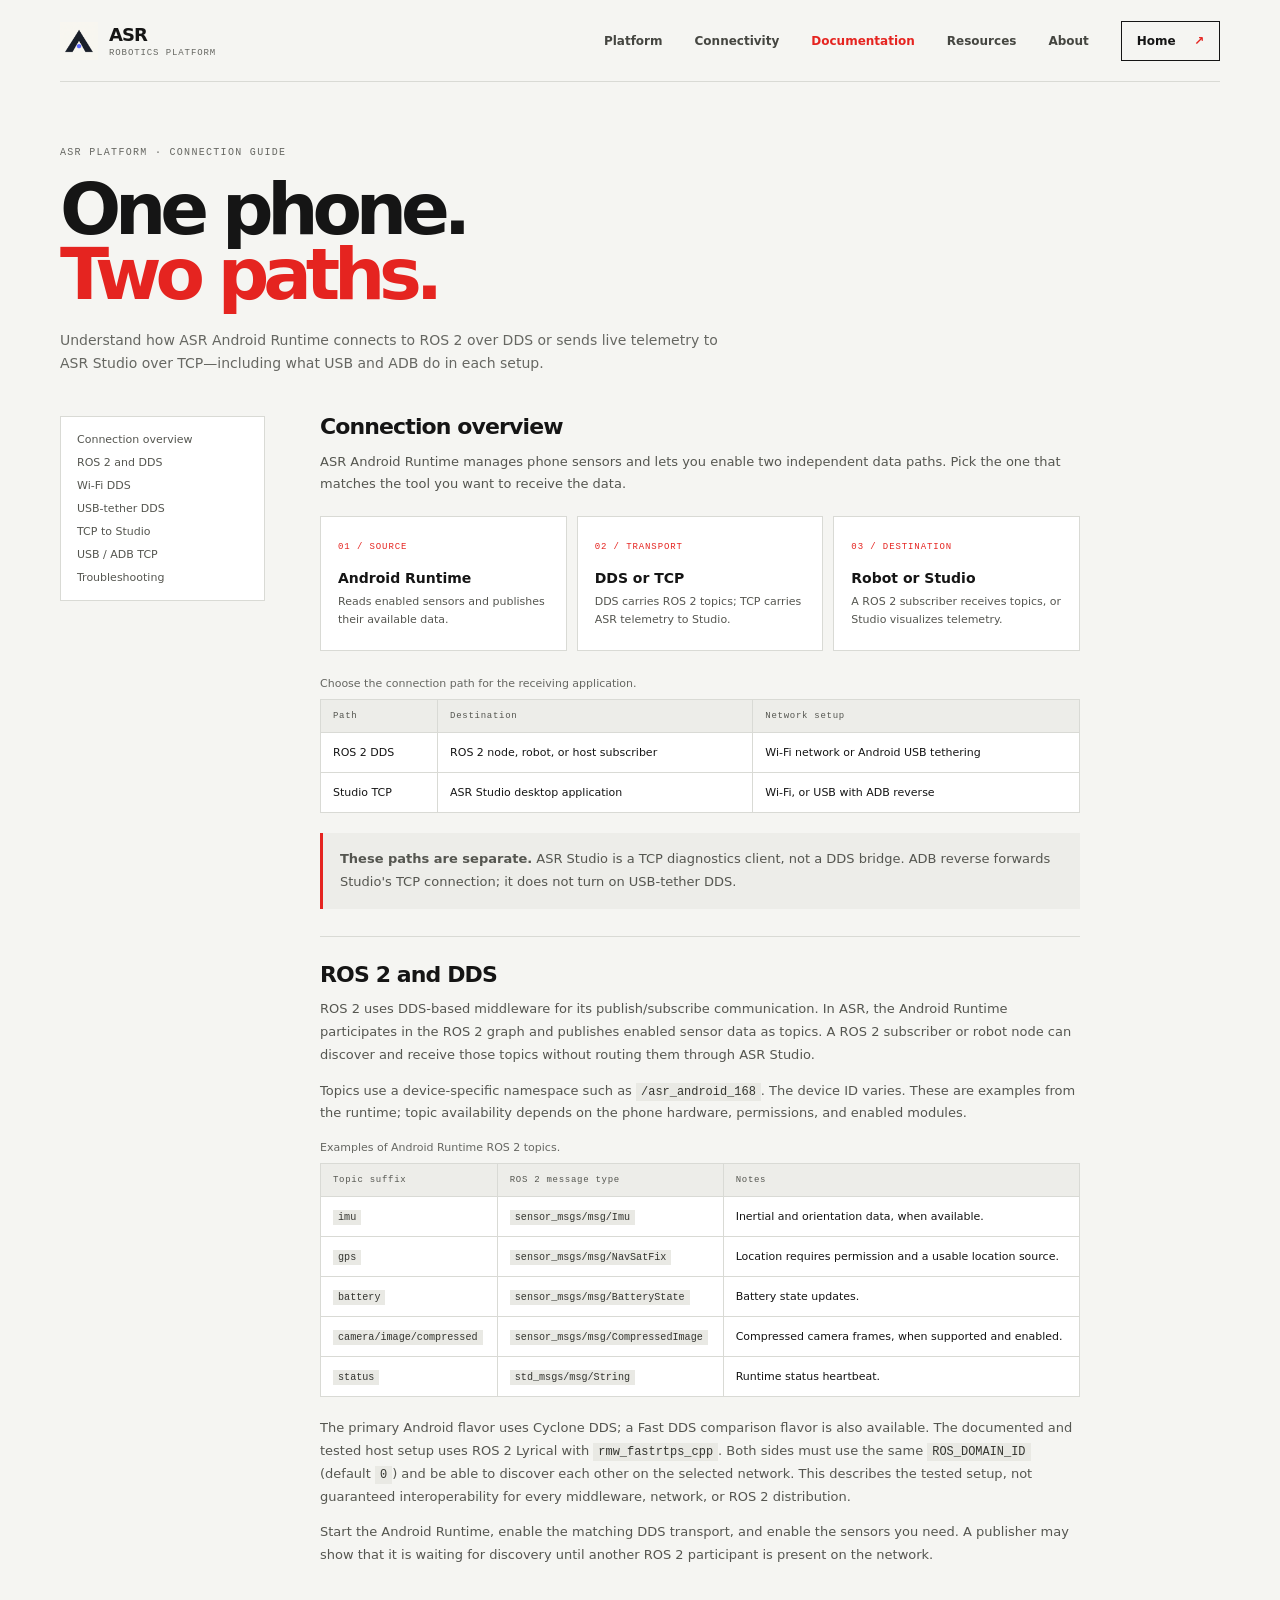
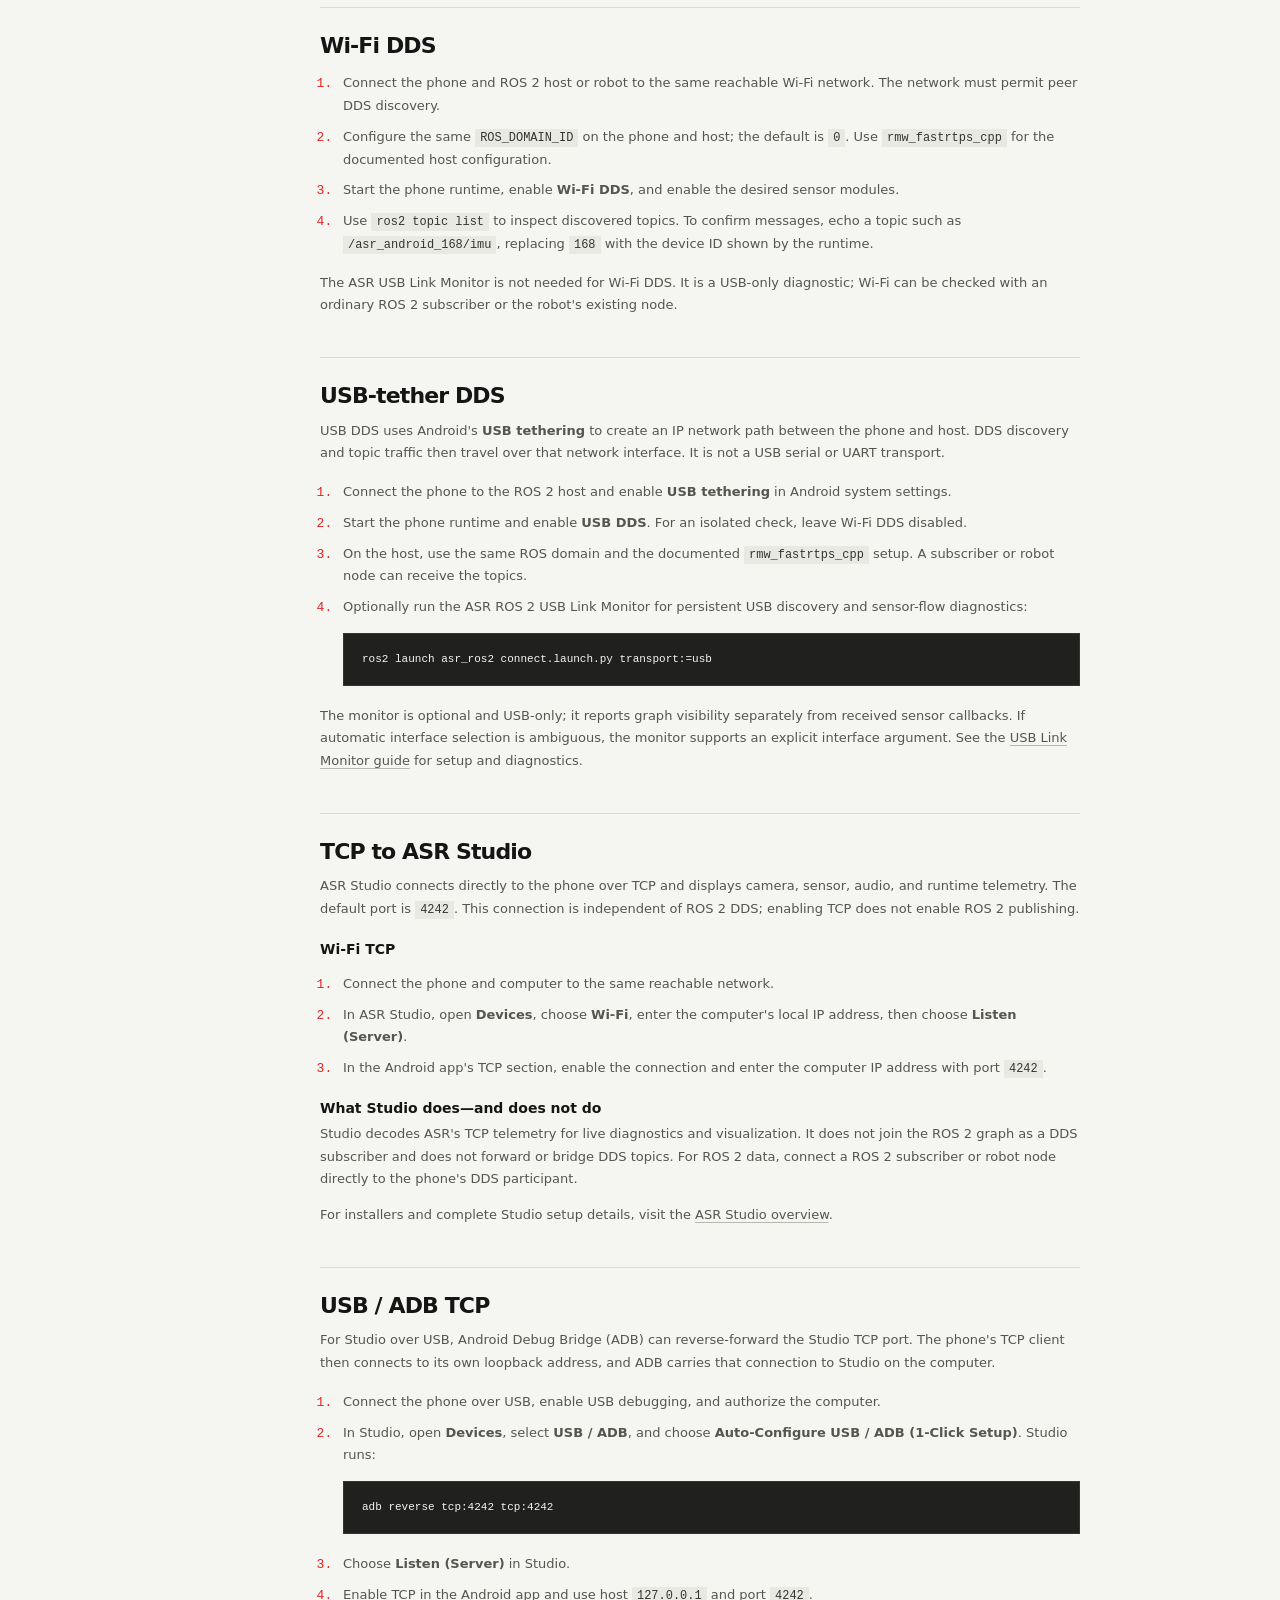
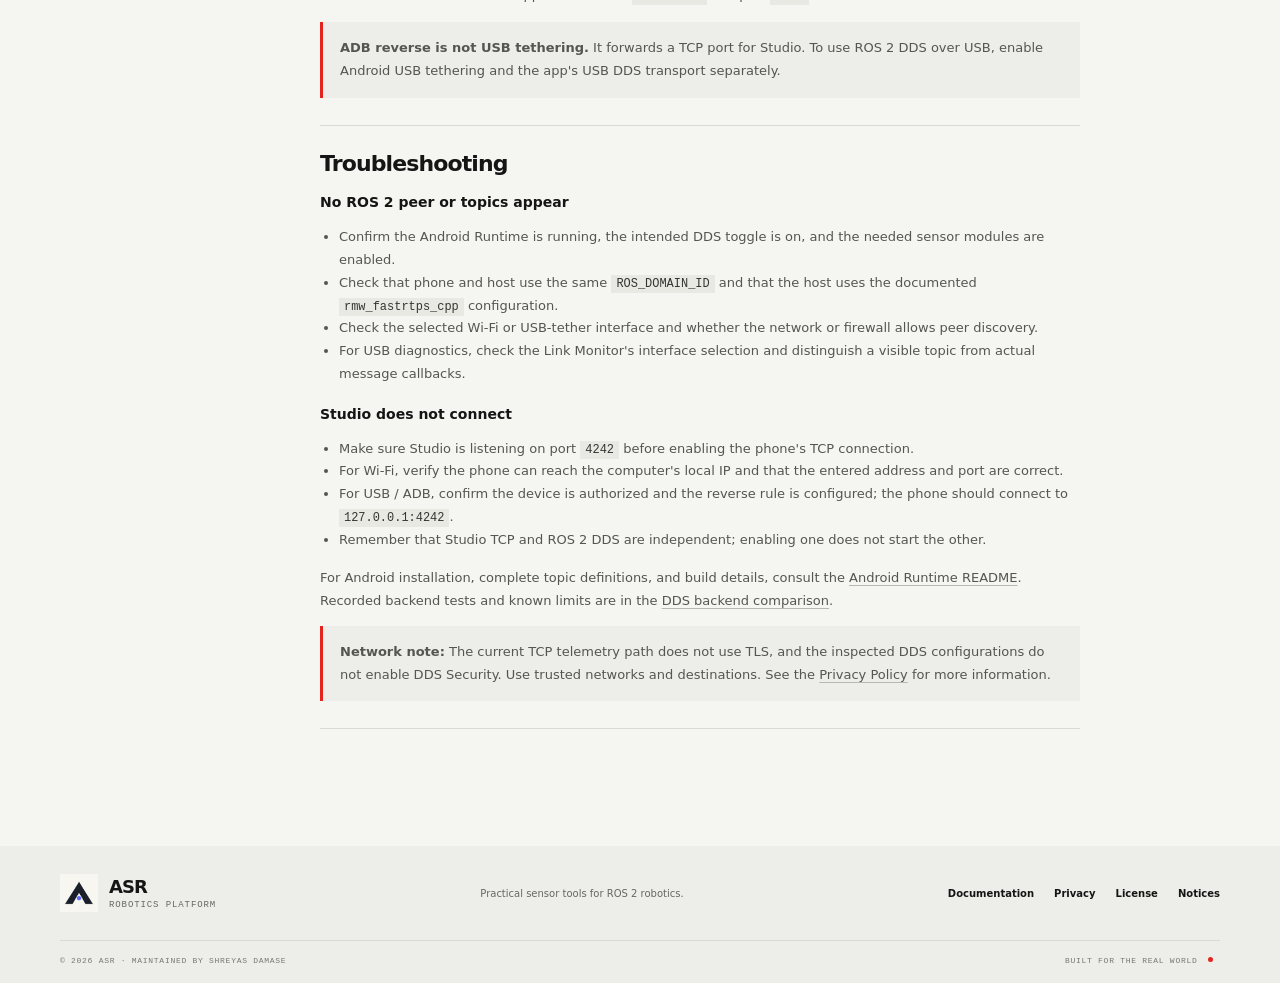
==== website/docs.html @ 7fef697b "feat(website): add ASR connection documentation Co-authored-by: Copilot <223556219+Copilot@users.nor" ====
<!doctype html>
<html lang="en">
<head>
  <meta charset="utf-8">
  <meta name="viewport" content="width=device-width, initial-scale=1">
  <meta name="theme-color" content="#f5f5f2">
  <meta name="description" content="ASR connection guide: understand ROS 2, DDS, TCP to ASR Studio, and USB / ADB forwarding.">
  <title>Documentation — ASR</title>
  <link rel="icon" type="image/png" sizes="512x512" href="assets/asr-app-icon.png">
  <link rel="stylesheet" href="styles.css">
</head>
<body>
  <header class="site-header wrap">
    <a class="brand" href="index.html" aria-label="ASR home"><img class="brand-icon" src="assets/asr-app-icon.png" alt=""><span>ASR <small>ROBOTICS PLATFORM</small></span></a>
    <button class="menu-toggle" type="button" aria-expanded="false" aria-controls="primary-nav"><span>MENU</span><i aria-hidden="true"></i></button>
    <nav id="primary-nav" aria-label="Main navigation">
      <a href="index.html#platform">Platform</a>
      <a href="index.html#connect">Connectivity</a>
      <a href="docs.html" aria-current="page">Documentation</a>
      <a href="index.html#resources">Resources</a>
      <a href="index.html#about">About</a>
      <a class="nav-cta" href="index.html">Home <span aria-hidden="true">↗</span></a>
    </nav>
  </header>

  <main class="legal-main wrap">
    <div class="legal-title">
      <p class="eyebrow">ASR PLATFORM · CONNECTION GUIDE</p>
      <h1>One phone.<br><em>Two paths.</em></h1>
      <p>Understand how ASR Android Runtime connects to ROS 2 over DDS or sends live telemetry to ASR Studio over TCP—including what USB and ADB do in each setup.</p>
    </div>

    <div class="legal-layout">
      <nav class="legal-nav" aria-label="Documentation contents">
        <a href="#architecture">Connection overview</a>
        <a href="#ros2-dds">ROS 2 and DDS</a>
        <a href="#wifi-dds">Wi-Fi DDS</a>
        <a href="#usb-dds">USB-tether DDS</a>
        <a href="#studio-tcp">TCP to Studio</a>
        <a href="#adb-tcp">USB / ADB TCP</a>
        <a href="#troubleshooting">Troubleshooting</a>
      </nav>

      <article class="legal-content docs-content">
        <section id="architecture">
          <h2>Connection overview</h2>
          <p>ASR Android Runtime manages phone sensors and lets you enable two independent data paths. Pick the one that matches the tool you want to receive the data.</p>
          <div class="docs-flow" role="group" aria-label="ASR connection flow">
            <article><span>01 / SOURCE</span><h3>Android Runtime</h3><p>Reads enabled sensors and publishes their available data.</p></article>
            <article><span>02 / TRANSPORT</span><h3>DDS or TCP</h3><p>DDS carries ROS 2 topics; TCP carries ASR telemetry to Studio.</p></article>
            <article><span>03 / DESTINATION</span><h3>Robot or Studio</h3><p>A ROS 2 subscriber receives topics, or Studio visualizes telemetry.</p></article>
          </div>
          <div class="docs-table-wrap">
            <table class="docs-table">
              <caption>Choose the connection path for the receiving application.</caption>
              <thead><tr><th scope="col">Path</th><th scope="col">Destination</th><th scope="col">Network setup</th></tr></thead>
              <tbody>
                <tr><td>ROS 2 DDS</td><td>ROS 2 node, robot, or host subscriber</td><td>Wi-Fi network or Android USB tethering</td></tr>
                <tr><td>Studio TCP</td><td>ASR Studio desktop application</td><td>Wi-Fi, or USB with ADB reverse</td></tr>
              </tbody>
            </table>
          </div>
          <div class="docs-callout"><p><strong>These paths are separate.</strong> ASR Studio is a TCP diagnostics client, not a DDS bridge. ADB reverse forwards Studio's TCP connection; it does not turn on USB-tether DDS.</p></div>
        </section>

        <section id="ros2-dds">
          <h2>ROS 2 and DDS</h2>
          <p>ROS 2 uses DDS-based middleware for its publish/subscribe communication. In ASR, the Android Runtime participates in the ROS 2 graph and publishes enabled sensor data as topics. A ROS 2 subscriber or robot node can discover and receive those topics without routing them through ASR Studio.</p>
          <p>Topics use a device-specific namespace such as <code>/asr_android_168</code>. The device ID varies. These are examples from the runtime; topic availability depends on the phone hardware, permissions, and enabled modules.</p>
          <div class="docs-table-wrap">
            <table class="docs-table">
              <caption>Examples of Android Runtime ROS 2 topics.</caption>
              <thead><tr><th scope="col">Topic suffix</th><th scope="col">ROS 2 message type</th><th scope="col">Notes</th></tr></thead>
              <tbody>
                <tr><td><code>imu</code></td><td><code>sensor_msgs/msg/Imu</code></td><td>Inertial and orientation data, when available.</td></tr>
                <tr><td><code>gps</code></td><td><code>sensor_msgs/msg/NavSatFix</code></td><td>Location requires permission and a usable location source.</td></tr>
                <tr><td><code>battery</code></td><td><code>sensor_msgs/msg/BatteryState</code></td><td>Battery state updates.</td></tr>
                <tr><td><code>camera/image/compressed</code></td><td><code>sensor_msgs/msg/CompressedImage</code></td><td>Compressed camera frames, when supported and enabled.</td></tr>
                <tr><td><code>status</code></td><td><code>std_msgs/msg/String</code></td><td>Runtime status heartbeat.</td></tr>
              </tbody>
            </table>
          </div>
          <p>The primary Android flavor uses Cyclone DDS; a Fast DDS comparison flavor is also available. The documented and tested host setup uses ROS 2 Lyrical with <code>rmw_fastrtps_cpp</code>. Both sides must use the same <code>ROS_DOMAIN_ID</code> (default <code>0</code>) and be able to discover each other on the selected network. This describes the tested setup, not guaranteed interoperability for every middleware, network, or ROS 2 distribution.</p>
          <p>Start the Android Runtime, enable the matching DDS transport, and enable the sensors you need. A publisher may show that it is waiting for discovery until another ROS 2 participant is present on the network.</p>
        </section>

        <section id="wifi-dds">
          <h2>Wi-Fi DDS</h2>
          <ol class="docs-steps">
            <li>Connect the phone and ROS 2 host or robot to the same reachable Wi-Fi network. The network must permit peer DDS discovery.</li>
            <li>Configure the same <code>ROS_DOMAIN_ID</code> on the phone and host; the default is <code>0</code>. Use <code>rmw_fastrtps_cpp</code> for the documented host configuration.</li>
            <li>Start the phone runtime, enable <strong>Wi-Fi DDS</strong>, and enable the desired sensor modules.</li>
            <li>Use <code>ros2 topic list</code> to inspect discovered topics. To confirm messages, echo a topic such as <code>/asr_android_168/imu</code>, replacing <code>168</code> with the device ID shown by the runtime.</li>
          </ol>
          <p>The ASR USB Link Monitor is not needed for Wi-Fi DDS. It is a USB-only diagnostic; Wi-Fi can be checked with an ordinary ROS 2 subscriber or the robot's existing node.</p>
        </section>

        <section id="usb-dds">
          <h2>USB-tether DDS</h2>
          <p>USB DDS uses Android's <strong>USB tethering</strong> to create an IP network path between the phone and host. DDS discovery and topic traffic then travel over that network interface. It is not a USB serial or UART transport.</p>
          <ol class="docs-steps">
            <li>Connect the phone to the ROS 2 host and enable <strong>USB tethering</strong> in Android system settings.</li>
            <li>Start the phone runtime and enable <strong>USB DDS</strong>. For an isolated check, leave Wi-Fi DDS disabled.</li>
            <li>On the host, use the same ROS domain and the documented <code>rmw_fastrtps_cpp</code> setup. A subscriber or robot node can receive the topics.</li>
            <li>Optionally run the ASR ROS 2 USB Link Monitor for persistent USB discovery and sensor-flow diagnostics:
              <pre class="docs-code"><code>ros2 launch asr_ros2 connect.launch.py transport:=usb</code></pre>
            </li>
          </ol>
          <p>The monitor is optional and USB-only; it reports graph visibility separately from received sensor callbacks. If automatic interface selection is ambiguous, the monitor supports an explicit interface argument. See the <a href="https://github.com/ShreyasDamase/asr-ros2-link-monitor#readme" target="_blank" rel="noopener noreferrer">USB Link Monitor guide</a> for setup and diagnostics.</p>
        </section>

        <section id="studio-tcp">
          <h2>TCP to ASR Studio</h2>
          <p>ASR Studio connects directly to the phone over TCP and displays camera, sensor, audio, and runtime telemetry. The default port is <code>4242</code>. This connection is independent of ROS 2 DDS; enabling TCP does not enable ROS 2 publishing.</p>

          <h3>Wi-Fi TCP</h3>
          <ol class="docs-steps">
            <li>Connect the phone and computer to the same reachable network.</li>
            <li>In ASR Studio, open <strong>Devices</strong>, choose <strong>Wi-Fi</strong>, enter the computer's local IP address, then choose <strong>Listen (Server)</strong>.</li>
            <li>In the Android app's TCP section, enable the connection and enter the computer IP address with port <code>4242</code>.</li>
          </ol>

          <h3>What Studio does—and does not do</h3>
          <p>Studio decodes ASR's TCP telemetry for live diagnostics and visualization. It does not join the ROS 2 graph as a DDS subscriber and does not forward or bridge DDS topics. For ROS 2 data, connect a ROS 2 subscriber or robot node directly to the phone's DDS participant.</p>
          <p>For installers and complete Studio setup details, visit the <a href="https://github.com/ShreyasDamase/Asrstudio#readme" target="_blank" rel="noopener noreferrer">ASR Studio overview</a>.</p>
        </section>

        <section id="adb-tcp">
          <h2>USB / ADB TCP</h2>
          <p>For Studio over USB, Android Debug Bridge (ADB) can reverse-forward the Studio TCP port. The phone's TCP client then connects to its own loopback address, and ADB carries that connection to Studio on the computer.</p>
          <ol class="docs-steps">
            <li>Connect the phone over USB, enable USB debugging, and authorize the computer.</li>
            <li>In Studio, open <strong>Devices</strong>, select <strong>USB / ADB</strong>, and choose <strong>Auto-Configure USB / ADB (1-Click Setup)</strong>. Studio runs:
              <pre class="docs-code"><code>adb reverse tcp:4242 tcp:4242</code></pre>
            </li>
            <li>Choose <strong>Listen (Server)</strong> in Studio.</li>
            <li>Enable TCP in the Android app and use host <code>127.0.0.1</code> and port <code>4242</code>.</li>
          </ol>
          <div class="docs-callout"><p><strong>ADB reverse is not USB tethering.</strong> It forwards a TCP port for Studio. To use ROS 2 DDS over USB, enable Android USB tethering and the app's USB DDS transport separately.</p></div>
        </section>

        <section id="troubleshooting">
          <h2>Troubleshooting</h2>
          <h3>No ROS 2 peer or topics appear</h3>
          <ul>
            <li>Confirm the Android Runtime is running, the intended DDS toggle is on, and the needed sensor modules are enabled.</li>
            <li>Check that phone and host use the same <code>ROS_DOMAIN_ID</code> and that the host uses the documented <code>rmw_fastrtps_cpp</code> configuration.</li>
            <li>Check the selected Wi-Fi or USB-tether interface and whether the network or firewall allows peer discovery.</li>
            <li>For USB diagnostics, check the Link Monitor's interface selection and distinguish a visible topic from actual message callbacks.</li>
          </ul>
          <h3>Studio does not connect</h3>
          <ul>
            <li>Make sure Studio is listening on port <code>4242</code> before enabling the phone's TCP connection.</li>
            <li>For Wi-Fi, verify the phone can reach the computer's local IP and that the entered address and port are correct.</li>
            <li>For USB / ADB, confirm the device is authorized and the reverse rule is configured; the phone should connect to <code>127.0.0.1:4242</code>.</li>
            <li>Remember that Studio TCP and ROS 2 DDS are independent; enabling one does not start the other.</li>
          </ul>
          <p>For Android installation, complete topic definitions, and build details, consult the <a href="https://github.com/ShreyasDamase/asr-android-runtime#readme" target="_blank" rel="noopener noreferrer">Android Runtime README</a>. Recorded backend tests and known limits are in the <a href="https://github.com/ShreyasDamase/asr-android-runtime/blob/main/docs/android-dds-backend-comparison.md" target="_blank" rel="noopener noreferrer">DDS backend comparison</a>.</p>
          <div class="docs-callout"><p><strong>Network note:</strong> The current TCP telemetry path does not use TLS, and the inspected DDS configurations do not enable DDS Security. Use trusted networks and destinations. See the <a href="privacy.html">Privacy Policy</a> for more information.</p></div>
        </section>
      </article>
    </div>
  </main>

  <footer class="site-footer">
    <div class="wrap footer-main">
      <a class="brand" href="index.html"><img class="brand-icon" src="assets/asr-app-icon.png" alt=""><span>ASR <small>ROBOTICS PLATFORM</small></span></a>
      <p>Practical sensor tools for ROS 2 robotics.</p>
      <div class="footer-links"><a href="docs.html">Documentation</a><a href="privacy.html">Privacy</a><a href="license.html">License</a><a href="notices.html">Notices</a></div>
    </div>
    <div class="wrap footer-bottom"><span>© 2026 ASR · MAINTAINED BY SHREYAS DAMASE</span><span>BUILT FOR THE REAL WORLD <i class="red-dot"></i></span></div>
  </footer>
  <script src="menu.js" defer></script>
</body>
</html>
---- website/styles.css ----
:root {
  color-scheme: light;
  --paper: #f5f5f2;
  --white: #fff;
  --ink: #151515;
  --muted: #666762;
  --line: #d9dad5;
  --red: #e52420;
  --soft: #ecece7;
  --mono: "SFMono-Regular", Consolas, "Liberation Mono", monospace;
  --sans: Inter, ui-sans-serif, system-ui, -apple-system, BlinkMacSystemFont, "Segoe UI", sans-serif;
}

* { box-sizing: border-box; }
html { scroll-behavior: smooth; }
body { margin: 0; color: var(--ink); background: var(--paper); font-family: var(--sans); -webkit-font-smoothing: antialiased; }
a { color: inherit; text-decoration: none; }
a:focus-visible { outline: 2px solid var(--red); outline-offset: 4px; }
.wrap { width: min(1160px, calc(100% - 48px)); margin-inline: auto; }
.site-header { position: relative; min-height: 82px; display: flex; align-items: center; justify-content: space-between; border-bottom: 1px solid var(--line); }
.brand { display: inline-flex; align-items: center; gap: 11px; font-size: 18px; font-weight: 800; letter-spacing: -.05em; }
.brand small { display: block; margin-top: 3px; font: 9px var(--mono); letter-spacing: .1em; color: var(--muted); }
.brand-icon { width: 38px; height: 38px; display: block; object-fit: contain; }
.site-header nav { display: flex; align-items: center; gap: 32px; font-size: 12px; font-weight: 600; }
.site-header nav a:not(.nav-cta) { color: #454641; }
.site-header nav a[aria-current="page"] { color: var(--red); }
.site-header nav .nav-support span { color: var(--red); }
.menu-toggle { display: none; }
.site-header nav a:hover, .footer-links a:hover, .text-link:hover { color: var(--red); }
.nav-cta { padding: 12px 15px; border: 1px solid var(--ink); }
.nav-cta span, .button span { margin-left: 14px; color: var(--red); }
.hero { min-height: 590px; display: grid; grid-template-columns: 1fr .92fr; align-items: center; gap: 42px; padding-block: 56px 70px; }
.eyebrow { margin: 0 0 19px; color: var(--muted); font: 10px var(--mono); letter-spacing: .13em; }
.live-dot, .red-dot { display: inline-block; width: 7px; height: 7px; margin-right: 7px; border-radius: 50%; background: var(--red); vertical-align: 1px; }
h1, h2, h3, p { margin-top: 0; }
h1 { margin-bottom: 22px; font-size: clamp(56px, 7.2vw, 91px); line-height: .9; letter-spacing: -.085em; font-weight: 730; }
h1 em { color: var(--red); font-style: normal; }
.hero-lede { max-width: 435px; margin-bottom: 27px; color: #555650; font-size: 16px; line-height: 1.65; }
.hero-actions { display: flex; align-items: center; gap: 23px; flex-wrap: wrap; }
.button { min-height: 48px; display: inline-flex; align-items: center; padding: 0 17px; font-size: 12px; font-weight: 650; }
.button-dark { color: white; background: var(--ink); }
.button-dark:hover { background: #30312d; }
.button-outline { border: 1px solid var(--line); color: var(--ink); background: transparent; }
.button-outline:hover { border-color: var(--ink); }
.text-link { font-size: 12px; font-weight: 650; }
.text-link span { margin-left: 7px; color: var(--red); }
.hero-meta { display: flex; gap: 19px; margin-top: 48px; color: #6e6f68; font: 9px var(--mono); letter-spacing: .11em; }
.hero-meta span + span::before { content: "/"; padding-right: 19px; color: #b2b3ad; }
.hero-visual { position: relative; min-height: 430px; display: grid; place-items: center; overflow: hidden; background: #e8e8e3; }
.visual-grid { position: absolute; inset: 0; opacity: .4; background-image: radial-gradient(#989991 1px, transparent 1px); background-size: 14px 14px; mask-image: linear-gradient(130deg, #000 0%, transparent 70%); }
.phone-card { position: relative; z-index: 1; width: min(280px, 70%); padding: 20px 18px 15px; background: var(--white); box-shadow: 15px 19px 0 rgb(21 21 21 / 9%); transform: rotate(-3deg); }
.phone-head, .phone-footer { display: flex; justify-content: space-between; align-items: center; font: 8px var(--mono); letter-spacing: .08em; }
.phone-head { padding-bottom: 15px; border-bottom: 1px solid var(--line); }
.runtime-state { color: #5c6258; }
.runtime-state i { display: inline-block; width: 5px; height: 5px; margin-right: 3px; border-radius: 50%; background: #50a668; }
.phone-time { margin: 21px 0 5px; font: 58px/.95 var(--mono); letter-spacing: -.12em; }
.phone-time span { color: var(--red); }
.dot-rule { height: 8px; margin: 17px 0 18px; background: repeating-linear-gradient(90deg, #20211e 0 7px, transparent 7px 10px); }
.phone-sub { margin-bottom: 8px; color: var(--muted); font: 8px var(--mono); letter-spacing: .12em; }
.sensor-line { min-height: 37px; display: flex; align-items: center; justify-content: space-between; border-bottom: 1px solid #ebebe8; font: 9px var(--mono); letter-spacing: .07em; }
.sensor-icon { display: inline-block; width: 20px; color: var(--red); font: 15px var(--sans); }
.sensor-on, .sensor-off { font-size: 8px; }
.sensor-on { color: #428954; }.sensor-off { color: #888981; }
.phone-footer { margin-top: 15px; color: #6f706a; font-size: 7px; }
.phone-footer .red-dot { width: 5px; height: 5px; margin-left: 4px; margin-right: 0; }
.visual-label, .visual-caption { position: absolute; z-index: 2; display: flex; justify-content: space-between; color: #6b6c66; font: 8px var(--mono); letter-spacing: .1em; }
.label-top { top: 22px; left: 22px; right: 22px; }.label-top span { color: var(--red); }
.visual-caption { left: 22px; right: 22px; bottom: 20px; }
.orbit { position: absolute; width: 315px; height: 315px; border: 1px solid rgb(21 21 21 / 10%); border-radius: 50%; }
.orbit-one { transform: scaleX(1.48) rotate(34deg); }.orbit-two { transform: scaleX(1.48) rotate(-34deg); }
.ticker { overflow: hidden; color: white; background: var(--ink); }
.ticker-inner { width: min(1160px, calc(100% - 48px)); min-height: 55px; display: flex; align-items: center; justify-content: space-between; gap: 18px; margin: auto; white-space: nowrap; font: 9px var(--mono); letter-spacing: .14em; }
.ticker-inner b { color: var(--red); font-size: 15px; }
.section { padding-block: 100px 108px; }
.section-heading { display: flex; align-items: end; justify-content: space-between; gap: 38px; margin-bottom: 42px; }
.section-heading .eyebrow { margin-bottom: 17px; }
h2 { margin: 0; font-size: clamp(38px, 5vw, 59px); line-height: .98; letter-spacing: -.07em; }
h2 span { color: #85867f; }
.section-intro { width: min(360px, 42%); margin: 0 0 3px; color: var(--muted); font-size: 14px; line-height: 1.65; }
.feature-grid { display: grid; grid-template-columns: repeat(3, 1fr); gap: 13px; }
.feature-card { min-height: 295px; display: flex; flex-direction: column; align-items: flex-start; padding: 22px; border: 1px solid var(--line); background: var(--white); }
.feature-card:hover { border-color: #a4a59e; transform: translateY(-2px); transition: transform .18s ease, border-color .18s ease; }
.card-index { align-self: flex-end; color: #888981; font: 8px var(--mono); letter-spacing: .08em; }
.feature-glyph { width: 55px; height: 55px; display: grid; place-items: center; margin: 18px 0 23px; color: var(--red); background: var(--soft); font: 28px var(--mono); }
.glyph-camera { position: relative; }.glyph-camera i { width: 26px; height: 20px; border: 2px solid var(--ink); }.glyph-camera::before { content: ""; position: absolute; width: 8px; height: 8px; border: 2px solid var(--ink); border-radius: 50%; z-index: 1; }
.glyph-studio { color: var(--ink); }.glyph-ros { color: var(--red); }
.feature-card h3 { margin-bottom: 9px; font-size: 17px; letter-spacing: -.04em; }
.feature-card p { max-width: 285px; margin-bottom: 20px; color: var(--muted); font-size: 12px; line-height: 1.6; }
.feature-card a { margin-top: auto; font-size: 10px; font-weight: 700; }.feature-card a + a { margin-top: 9px; }.feature-card a span { margin-left: 6px; color: var(--red); }
.connect-section { padding-block: 92px 85px; background: #e9e9e4; }
.connect-wrap .section-heading { margin-bottom: 37px; }
.transport-grid { display: grid; grid-template-columns: 1fr 1fr; gap: 13px; }
.transport-card { min-height: 230px; padding: 23px 25px 17px; background: var(--paper); }
.transport-top, .transport-foot { display: flex; align-items: center; justify-content: space-between; }
.transport-tag, .transport-number { color: var(--muted); font: 8px var(--mono); letter-spacing: .12em; }
.transport-number { color: var(--red); }
.transport-card h3 { margin: 22px 0 8px; font: 36px var(--mono); letter-spacing: -.09em; }
.transport-card p { max-width: 430px; min-height: 40px; margin-bottom: 20px; color: var(--muted); font-size: 12px; line-height: 1.6; }
.transport-foot { justify-content: flex-start; gap: 8px; border-top: 1px solid var(--line); padding-top: 13px; }
.transport-foot span:not(.transport-mark) { padding: 6px 8px; border: 1px solid var(--line); font: 8px var(--mono); letter-spacing: .08em; }
.transport-mark { margin-left: auto; color: var(--red); font-size: 19px; }
.small-note { margin: 18px 0 0; color: var(--muted); font-size: 10px; }.small-note .red-dot { width: 5px; height: 5px; }
.steps-section { padding-block: 100px 110px; }
.steps-section .section-heading { align-items: end; }
.steps-grid { display: grid; grid-template-columns: repeat(3, 1fr); border-top: 1px solid var(--line); }
.steps-grid article { padding: 20px 22px 0 0; }.steps-grid article + article { padding-left: 21px; border-left: 1px solid var(--line); }
.steps-grid article > span { color: var(--red); font: 10px var(--mono); }
.steps-grid h3 { margin: 26px 0 8px; font-size: 16px; }.steps-grid p { max-width: 270px; margin: 0; color: var(--muted); font-size: 12px; line-height: 1.6; }
.about-section { padding-block: 78px 84px; background: #e9e9e4; }
.about-inner { display: grid; grid-template-columns: 1fr .78fr; align-items: start; gap: 55px; }
.about-inner h2 { font-size: clamp(38px, 4.5vw, 54px); }
.about-copy { padding-top: 5px; }
.about-copy p { color: #555650; font-size: 14px; line-height: 1.75; }
.about-copy p strong { color: var(--ink); }
.about-copy .text-link { display: inline-block; margin-top: 5px; }
.support-section { padding-block: 70px; }
.support-card { min-height: 310px; display: flex; align-items: center; justify-content: space-between; gap: 35px; padding: 36px 42px; color: #fff; background: var(--ink); }
.support-copy { max-width: 540px; }
.support-copy .eyebrow { color: #b8b8b2; }
.support-copy h2 { margin-bottom: 16px; font-size: clamp(38px, 4.4vw, 54px); }
.support-copy h2 span { color: #aaa; }
.support-copy > p:not(.eyebrow) { max-width: 465px; margin-bottom: 24px; color: #c3c3bd; font-size: 13px; line-height: 1.7; }
.support-copy .button-dark { color: var(--ink); background: #fff; }
.support-copy .button-dark:hover { background: #e9e9e4; }
.support-mark { width: 190px; height: 190px; flex: 0 0 190px; display: grid; grid-template-columns: repeat(3, 12px); grid-template-rows: repeat(4, 12px); place-content: center; gap: 9px; border: 1px solid #42433e; color: #fff; font: 14px var(--mono); }
.support-mark span { grid-column: 1 / -1; align-self: end; margin-bottom: 8px; color: #aaa; letter-spacing: .18em; text-align: center; }
.support-mark i { width: 8px; height: 8px; border-radius: 50%; background: #e52420; }
.resource-band { padding-block: 57px; color: white; background: var(--ink); }
.resource-inner { display: flex; align-items: center; justify-content: space-between; gap: 50px; }
.resource-band .eyebrow { color: #aaa; }.resource-band h2 { font-size: clamp(31px, 4vw, 44px); }.resource-band h2 span { color: #999a94; }
.resource-actions { width: min(390px, 43%); display: grid; grid-template-columns: 1fr 1fr; gap: 0 26px; }
.resource-actions a { display: flex; justify-content: space-between; padding: 14px 0; border-bottom: 1px solid #40413c; font-size: 10px; }.resource-actions a span { color: var(--red); }
.site-footer { padding-block: 28px 18px; background: #ededE9; }
.footer-main { display: flex; align-items: center; justify-content: space-between; gap: 24px; padding-bottom: 28px; }
.footer-main > p { margin: 0; color: var(--muted); font-size: 10px; }
.footer-links { display: flex; gap: 20px; font-size: 10px; font-weight: 600; }
.footer-bottom { display: flex; justify-content: space-between; padding-top: 15px; border-top: 1px solid var(--line); color: #777871; font: 8px var(--mono); letter-spacing: .09em; }.footer-bottom .red-dot { width: 5px; height: 5px; margin-left: 5px; }

/* Legal pages */
.legal-main { min-height: 72vh; padding-block: 65px 90px; }
.legal-title { max-width: 760px; margin-bottom: 40px; }.legal-title h1 { font-size: clamp(46px, 6vw, 72px); }.legal-title > p:last-child { max-width: 660px; color: var(--muted); font-size: 14px; line-height: 1.7; }
.legal-layout { display: grid; grid-template-columns: 205px minmax(0, 760px); gap: 55px; }
.legal-nav { position: sticky; top: 20px; align-self: start; display: grid; gap: 10px; padding: 16px; border: 1px solid var(--line); background: var(--white); }
.legal-nav a { color: #555650; font-size: 11px; }.legal-nav a:hover { color: var(--red); }
.legal-content section { padding: 0 0 27px; margin-bottom: 27px; border-bottom: 1px solid var(--line); scroll-margin-top: 24px; }
.legal-content h2 { margin: 0 0 13px; font-size: 22px; letter-spacing: -.04em; }
.legal-content h3 { margin: 20px 0 7px; font-size: 14px; }
.legal-content p, .legal-content li { color: #555650; font-size: 13px; line-height: 1.75; }
.legal-content ul { padding-left: 19px; }.legal-content a { text-decoration: underline; text-decoration-color: #b7b8b1; text-underline-offset: 3px; }.effective { color: var(--muted); font: 10px var(--mono); }
.license-block { overflow-wrap: anywhere; padding: 20px; border: 1px solid var(--line); background: var(--white); color: #40413c; font: 12px/1.8 var(--mono); white-space: pre-wrap; }
.notice-item { padding: 17px 0; border-top: 1px solid var(--line); }.notice-item strong { font-size: 13px; }.notice-item p { margin: 7px 0 0; }
.docs-flow { display: grid; grid-template-columns: repeat(3, 1fr); gap: 10px; margin: 20px 0 26px; }
.docs-flow article { min-height: 135px; padding: 17px; border: 1px solid var(--line); background: var(--white); }
.docs-flow article > span { color: var(--red); font: 9px var(--mono); letter-spacing: .1em; }
.docs-flow h3 { margin: 17px 0 7px; font-size: 14px; }
.docs-flow p { margin: 0; font-size: 11px; line-height: 1.6; }
.docs-code { overflow-x: auto; margin: 14px 0 19px; padding: 16px 18px; border: 1px solid #343530; color: #f5f5f2; background: #20211e; font: 11px/1.7 var(--mono); }
.docs-code code { font: inherit; }
.docs-content :not(pre) > code { padding: 2px 5px; color: #343530; background: #e9e9e4; font: .92em var(--mono); }
.docs-table-wrap { overflow-x: auto; margin: 16px 0 20px; }
.docs-table { width: 100%; min-width: 520px; border-collapse: collapse; background: var(--white); text-align: left; }
.docs-table caption { padding: 0 0 9px; color: var(--muted); font-size: 11px; text-align: left; }
.docs-table th, .docs-table td { padding: 11px 12px; border: 1px solid var(--line); font-size: 11px; line-height: 1.55; vertical-align: top; }
.docs-table th { color: #555650; background: #ededE9; font: 9px var(--mono); letter-spacing: .08em; }
.docs-callout { padding: 15px 17px; border-left: 3px solid var(--red); background: #ededE9; }
.docs-callout p:last-child { margin-bottom: 0; }
.docs-content .docs-steps { padding-left: 20px; }
.docs-content .docs-steps li { padding-left: 3px; margin-bottom: 8px; }
.docs-content .docs-steps li::marker { color: var(--red); font-family: var(--mono); }
.docs-content .docs-link-list { display: grid; gap: 9px; padding-left: 0; list-style: none; }
.docs-content .docs-link-list a { font-weight: 650; }

@media (max-width: 800px) {
  .wrap { width: min(100% - 36px, 620px); }
  .site-header { min-height: 72px; }
  .menu-toggle { min-height: 40px; display: inline-flex; align-items: center; gap: 10px; padding: 0 12px; border: 1px solid var(--line); color: var(--ink); background: transparent; font: 9px var(--mono); letter-spacing: .08em; cursor: pointer; }
  .menu-toggle i, .menu-toggle i::after { width: 14px; height: 1px; display: block; background: var(--ink); content: ""; }
  .menu-toggle i::after { transform: translateY(4px); }
  .site-header nav { position: absolute; z-index: 5; top: calc(100% - 1px); left: 0; right: 0; display: none; align-items: stretch; gap: 0; padding: 8px 14px 14px; border: 1px solid var(--line); background: var(--paper); box-shadow: 0 12px 20px rgb(21 21 21 / 8%); }
  .site-header.nav-open nav { display: grid; }
  .site-header nav a, .site-header nav a:not(.nav-cta) { display: block; padding: 13px 4px; border-bottom: 1px solid var(--line); }
  .site-header nav .nav-cta { margin-top: 10px; padding: 12px; text-align: center; }
  .hero { grid-template-columns: 1fr; gap: 32px; padding-block: 56px 48px; }.hero-visual { min-height: 380px; }
  .ticker-inner { width: calc(100% - 36px); overflow: hidden; justify-content: flex-start; gap: 17px; }
  .section { padding-block: 75px; }.section-heading { align-items: flex-start; flex-direction: column; gap: 18px; }.section-intro { width: min(100%, 500px); }
  .feature-grid { grid-template-columns: 1fr; }.feature-card { min-height: 245px; }.feature-glyph { margin-block: 10px 17px; }
  .transport-grid { grid-template-columns: 1fr; }.transport-card { min-height: 215px; }
  .steps-grid { grid-template-columns: 1fr; }.steps-grid article, .steps-grid article + article { padding: 18px 0; border-left: 0; }.steps-grid h3 { margin-top: 13px; }
  .about-inner { grid-template-columns: 1fr; gap: 23px; }
  .support-card { min-height: 0; align-items: flex-start; padding: 28px 23px; }
  .support-mark { display: none; }
  .resource-inner { align-items: flex-start; flex-direction: column; gap: 26px; }.resource-actions { width: 100%; }
  .footer-main { align-items: flex-start; flex-wrap: wrap; }.footer-main > p { order: 3; width: 100%; }.footer-links { gap: 14px; }
  .legal-layout { grid-template-columns: 1fr; gap: 25px; }.legal-nav { position: static; grid-template-columns: repeat(2, 1fr); }
  .docs-flow { grid-template-columns: 1fr; }.docs-flow article { min-height: 0; }.docs-flow h3 { margin-top: 10px; }
}
@media (max-width: 430px) {
  .wrap { width: calc(100% - 30px); }.brand { font-size: 16px; }.nav-cta { padding: 10px 11px; font-size: 10px; }
  h1 { font-size: 60px; }.hero-visual { min-height: 340px; }.phone-card { width: 245px; }
  .hero-actions { align-items: flex-start; flex-direction: column; gap: 17px; }.hero-meta { gap: 11px; }.hero-meta span + span::before { padding-right: 11px; }
  .footer-bottom { gap: 12px; flex-direction: column; }.footer-links { flex-wrap: wrap; }
}
@media (prefers-reduced-motion: reduce) { html { scroll-behavior: auto; } *, *::before, *::after { transition-duration: .01ms !important; animation-duration: .01ms !important; } }
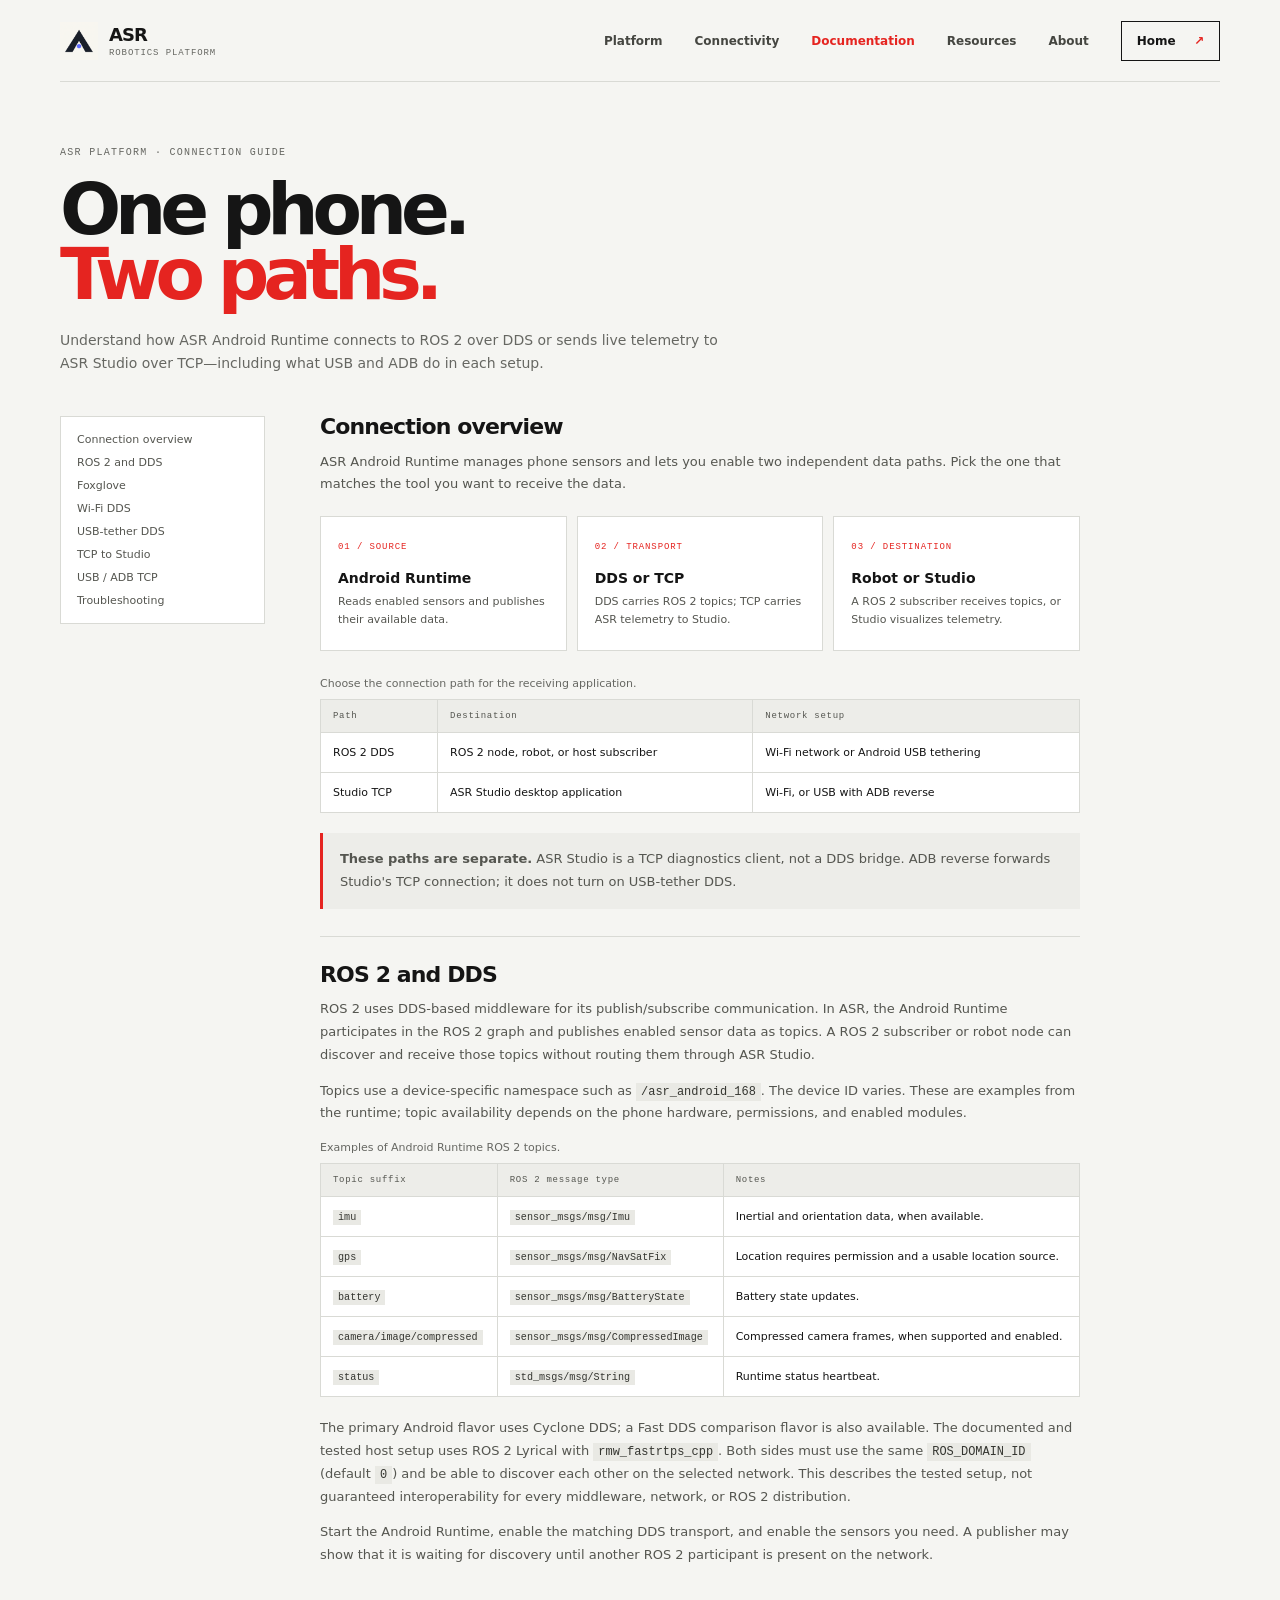
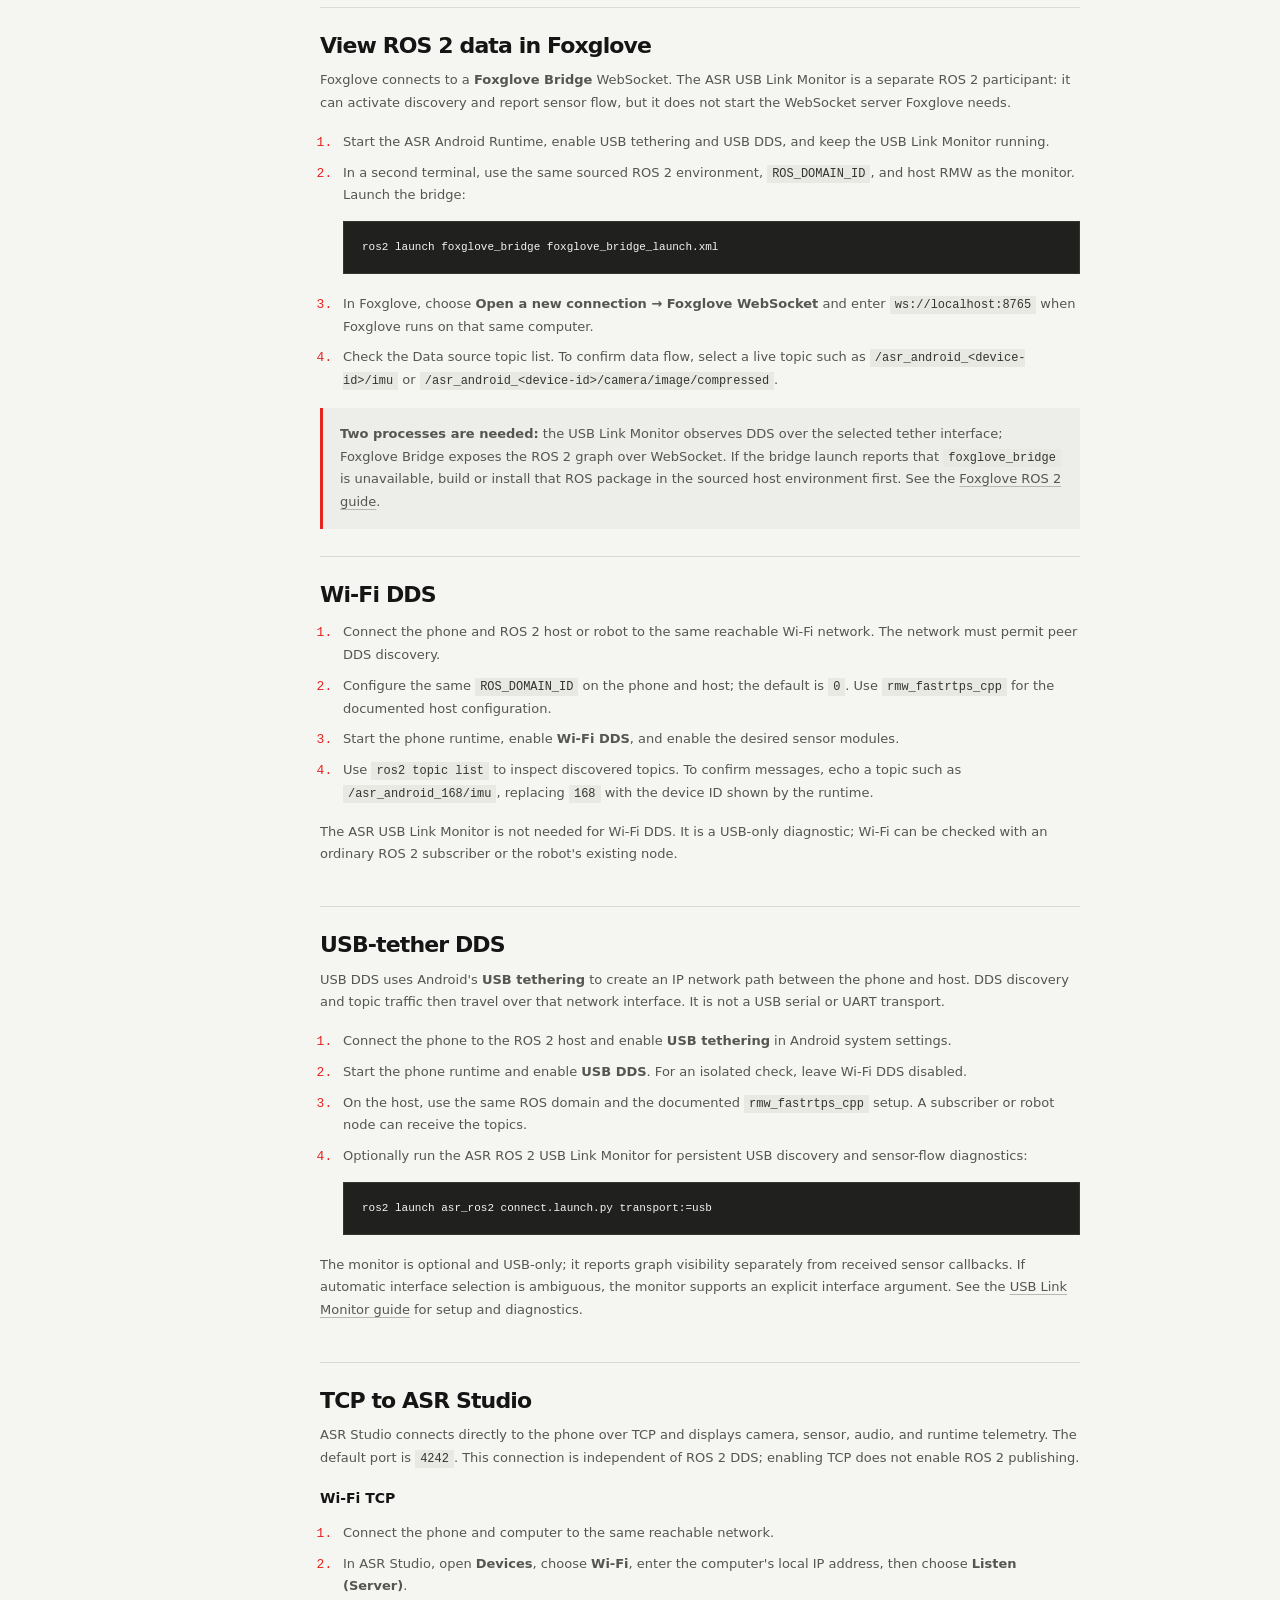
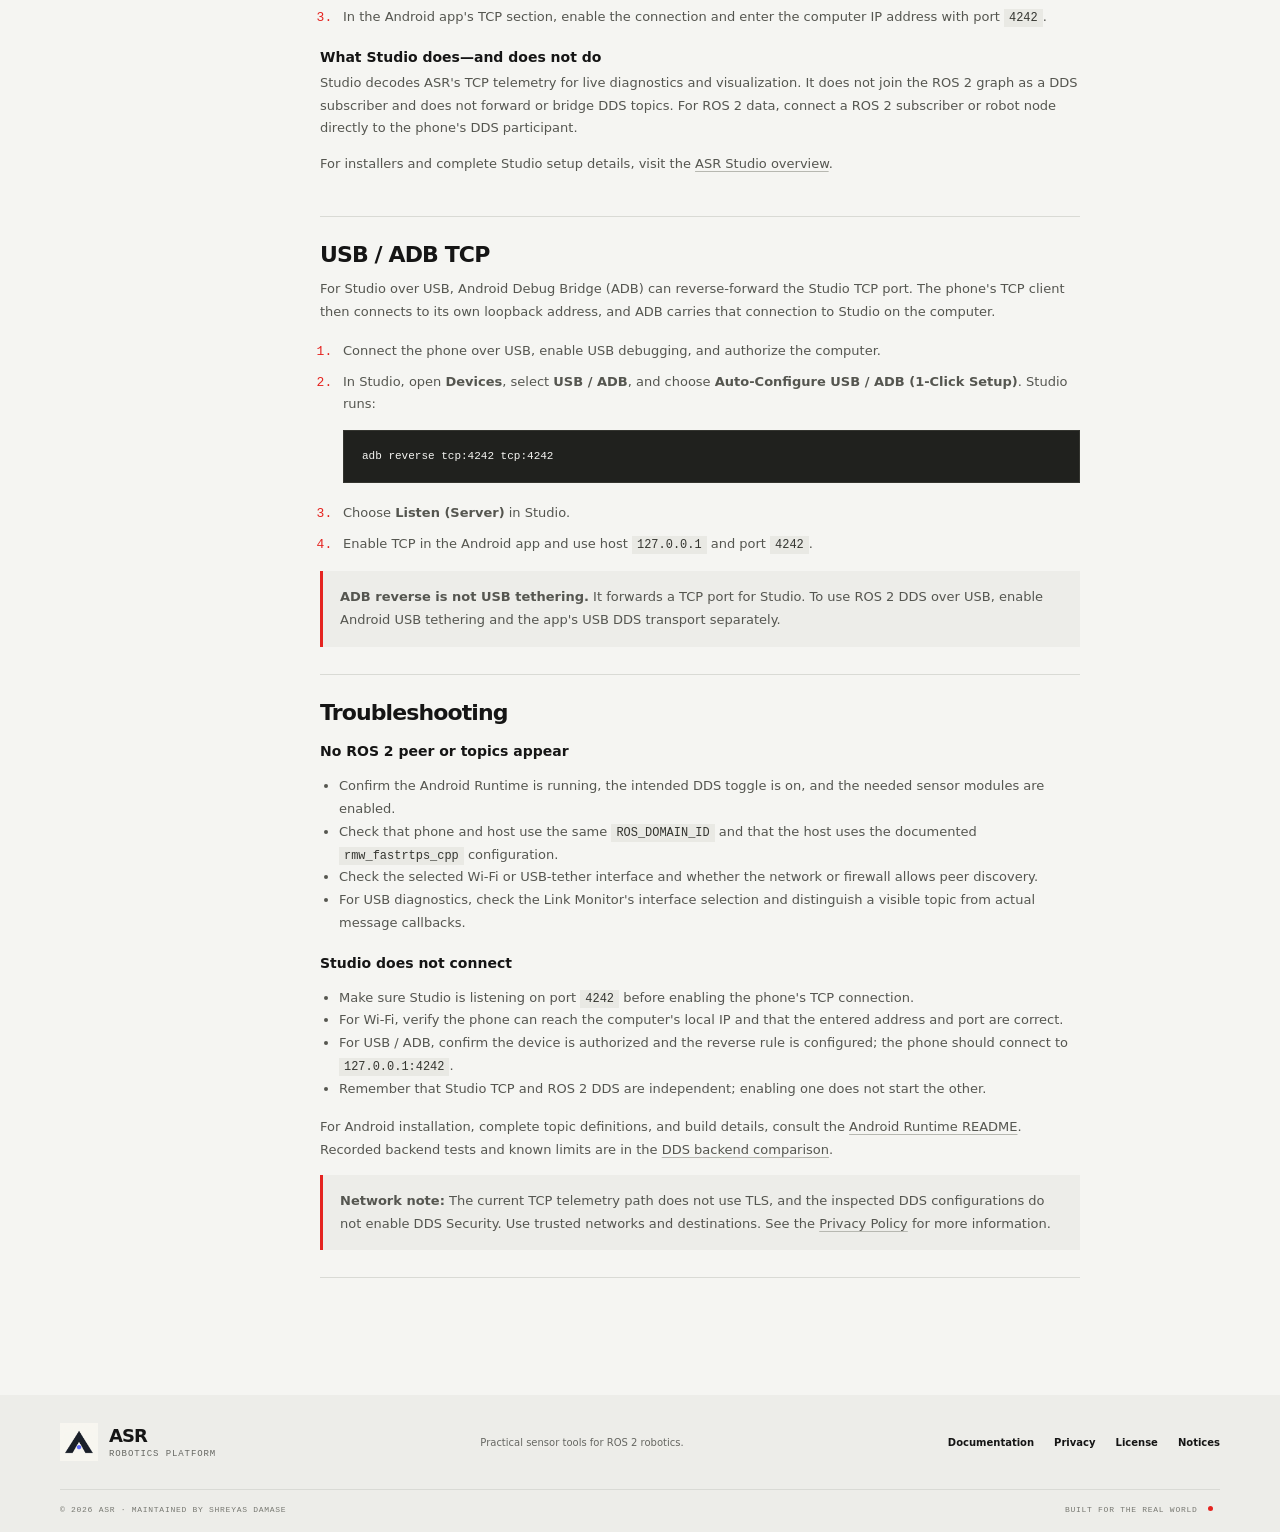
==== commit 77a3abb8: "Fix dark-mode button pressed states" ====
--- a/website/docs.html
+++ b/website/docs.html
@@ -34,6 +34,7 @@
       <nav class="legal-nav" aria-label="Documentation contents">
         <a href="#architecture">Connection overview</a>
         <a href="#ros2-dds">ROS 2 and DDS</a>
+        <a href="#foxglove">Foxglove</a>
         <a href="#wifi-dds">Wi-Fi DDS</a>
         <a href="#usb-dds">USB-tether DDS</a>
         <a href="#studio-tcp">TCP to Studio</a>
@@ -82,6 +83,20 @@
           </div>
           <p>The primary Android flavor uses Cyclone DDS; a Fast DDS comparison flavor is also available. The documented and tested host setup uses ROS 2 Lyrical with <code>rmw_fastrtps_cpp</code>. Both sides must use the same <code>ROS_DOMAIN_ID</code> (default <code>0</code>) and be able to discover each other on the selected network. This describes the tested setup, not guaranteed interoperability for every middleware, network, or ROS 2 distribution.</p>
           <p>Start the Android Runtime, enable the matching DDS transport, and enable the sensors you need. A publisher may show that it is waiting for discovery until another ROS 2 participant is present on the network.</p>
+        </section>
+
+        <section id="foxglove">
+          <h2>View ROS 2 data in Foxglove</h2>
+          <p>Foxglove connects to a <strong>Foxglove Bridge</strong> WebSocket. The ASR USB Link Monitor is a separate ROS 2 participant: it can activate discovery and report sensor flow, but it does not start the WebSocket server Foxglove needs.</p>
+          <ol class="docs-steps">
+            <li>Start the ASR Android Runtime, enable USB tethering and USB DDS, and keep the USB Link Monitor running.</li>
+            <li>In a second terminal, use the same sourced ROS 2 environment, <code>ROS_DOMAIN_ID</code>, and host RMW as the monitor. Launch the bridge:
+              <pre class="docs-code"><code>ros2 launch foxglove_bridge foxglove_bridge_launch.xml</code></pre>
+            </li>
+            <li>In Foxglove, choose <strong>Open a new connection → Foxglove WebSocket</strong> and enter <code>ws://localhost:8765</code> when Foxglove runs on that same computer.</li>
+            <li>Check the Data source topic list. To confirm data flow, select a live topic such as <code>/asr_android_&lt;device-id&gt;/imu</code> or <code>/asr_android_&lt;device-id&gt;/camera/image/compressed</code>.</li>
+          </ol>
+          <div class="docs-callout"><p><strong>Two processes are needed:</strong> the USB Link Monitor observes DDS over the selected tether interface; Foxglove Bridge exposes the ROS 2 graph over WebSocket. If the bridge launch reports that <code>foxglove_bridge</code> is unavailable, build or install that ROS package in the sourced host environment first. See the <a href="https://docs.foxglove.dev/docs/getting-started/frameworks/ros2" target="_blank" rel="noopener noreferrer">Foxglove ROS 2 guide</a>.</p></div>
         </section>
 
         <section id="wifi-dds">
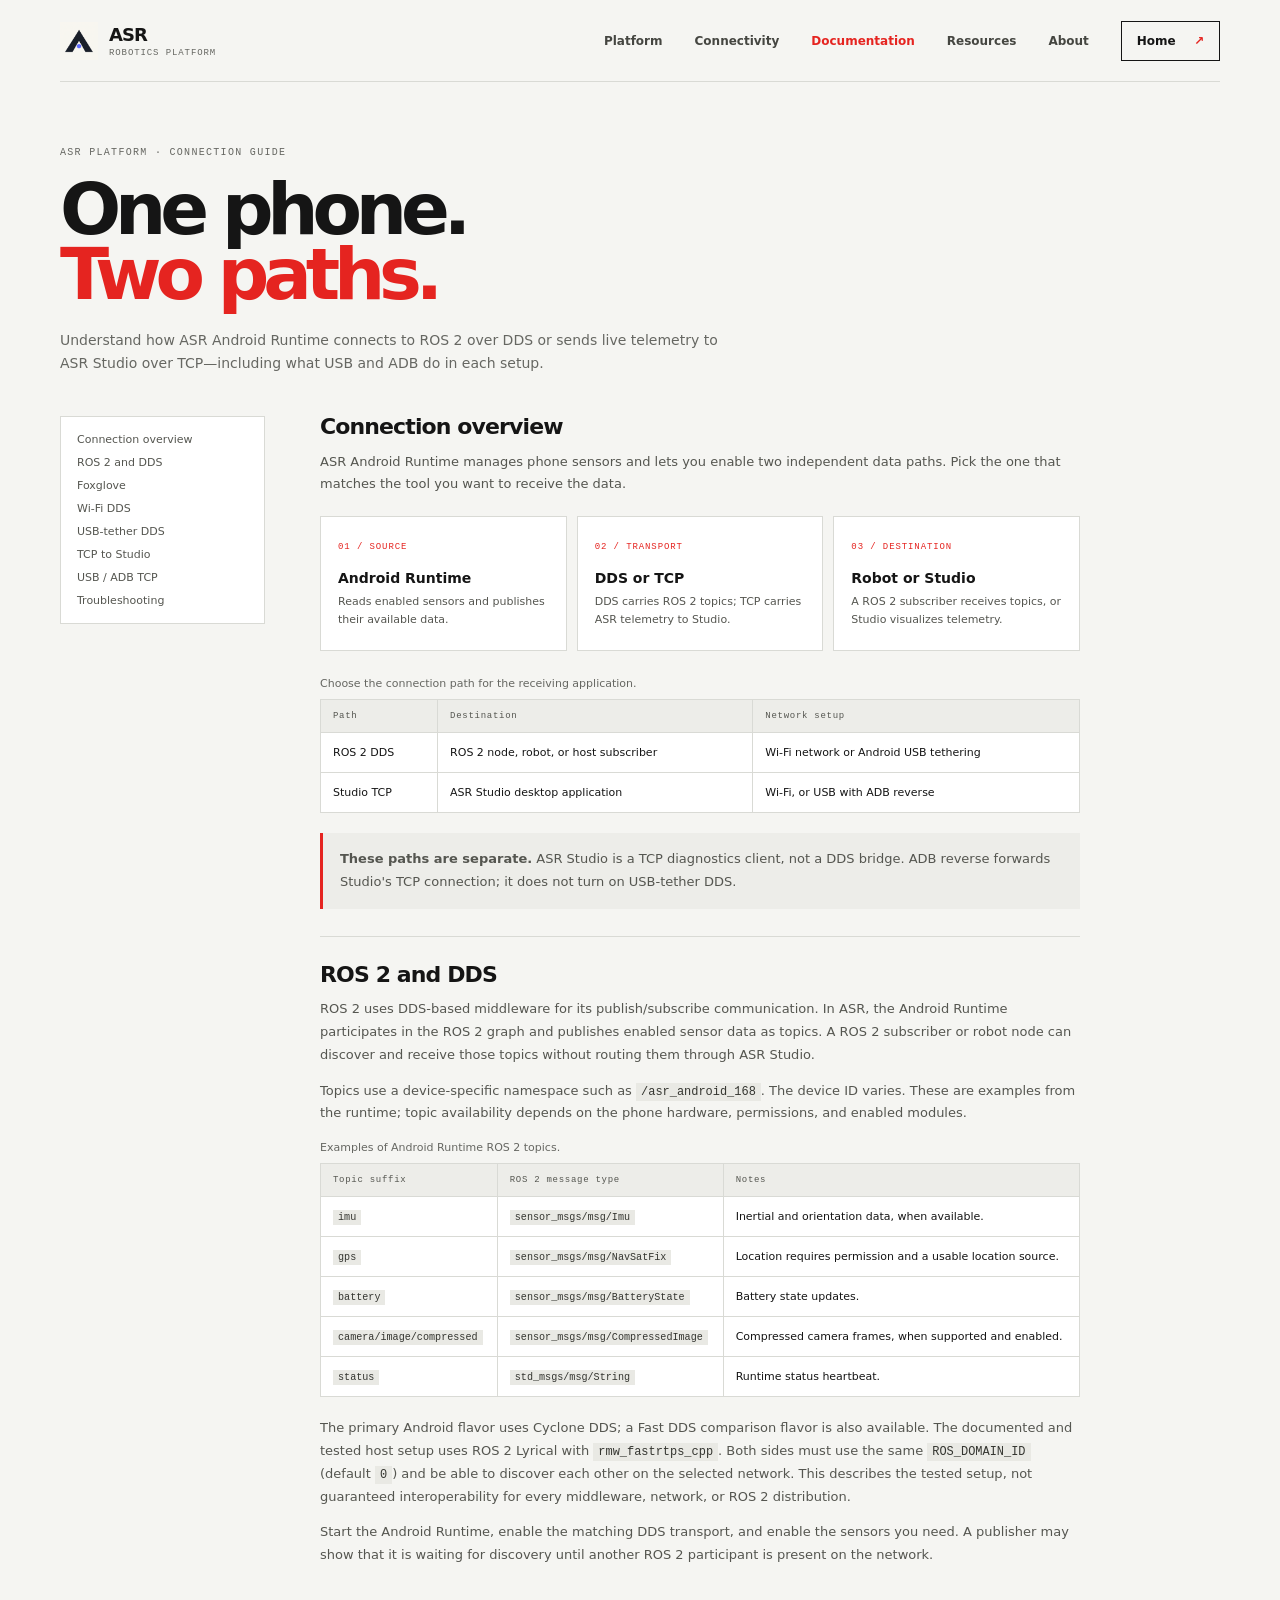
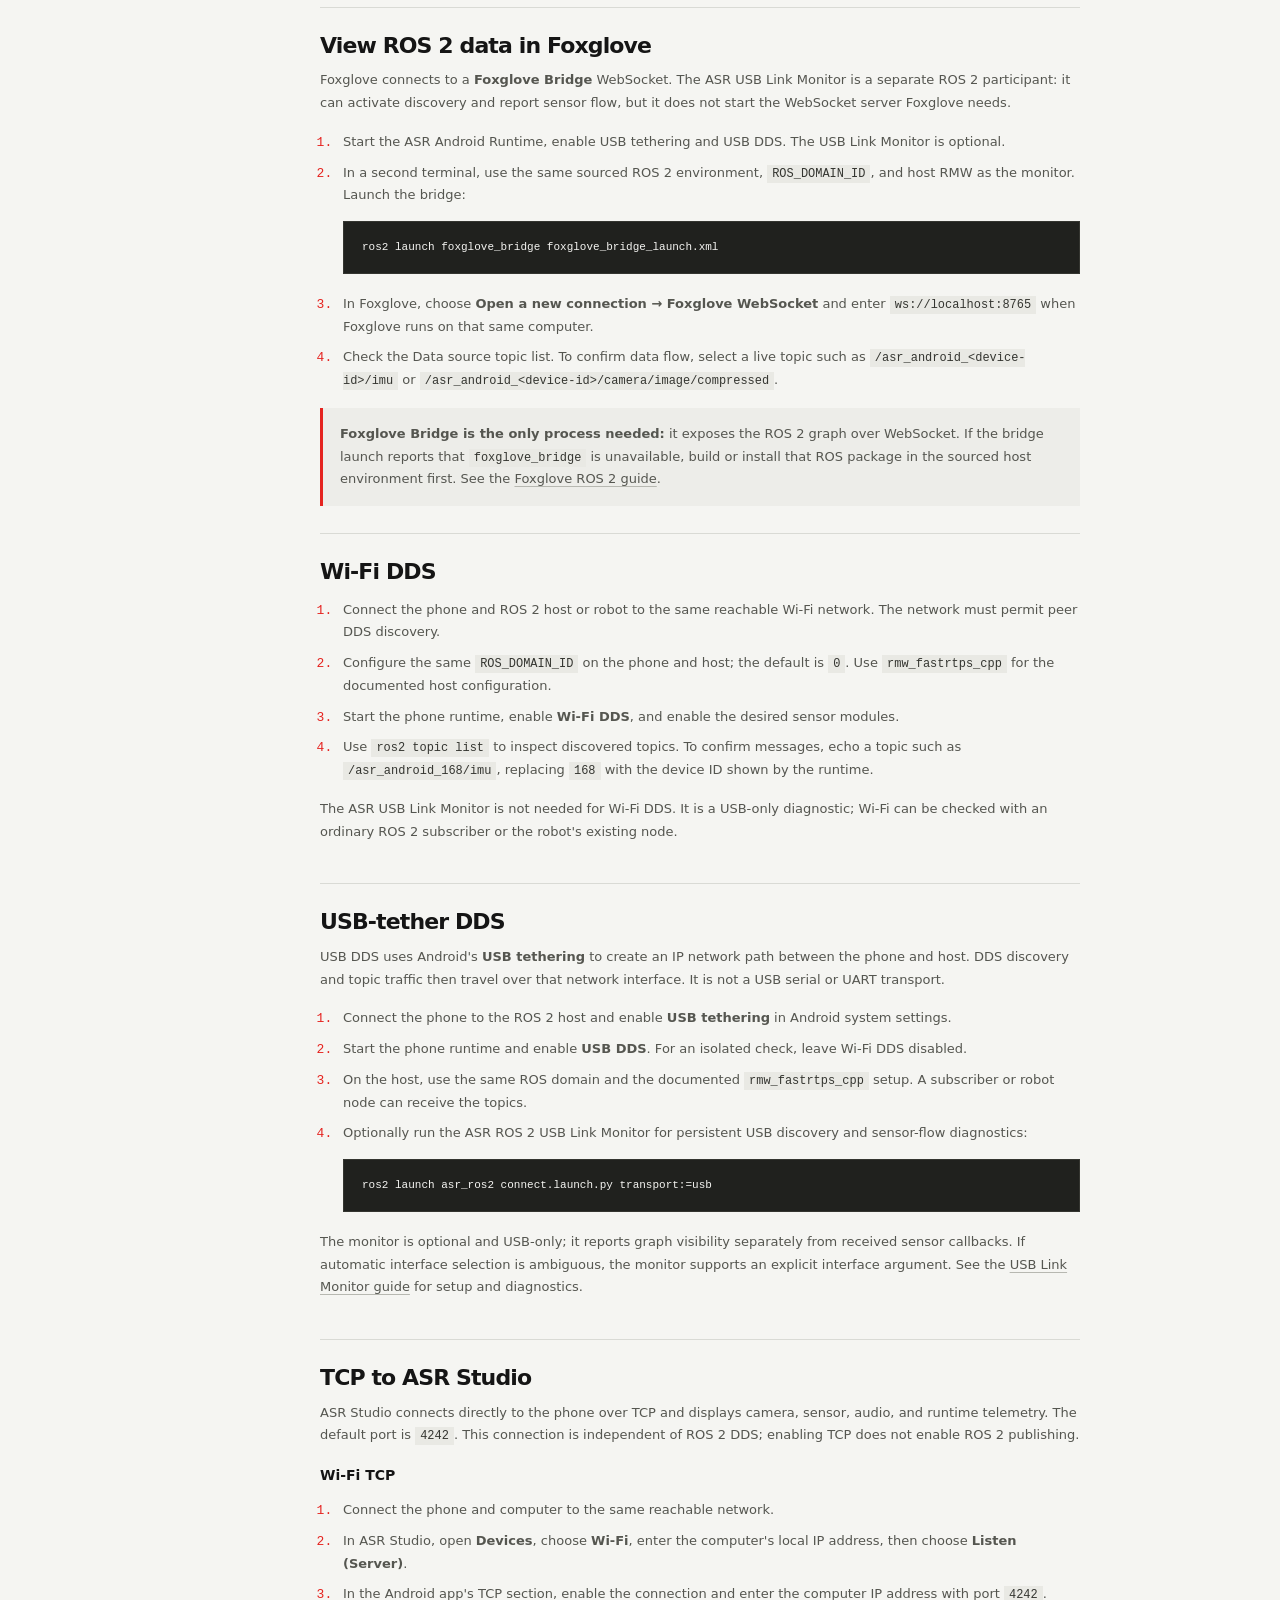
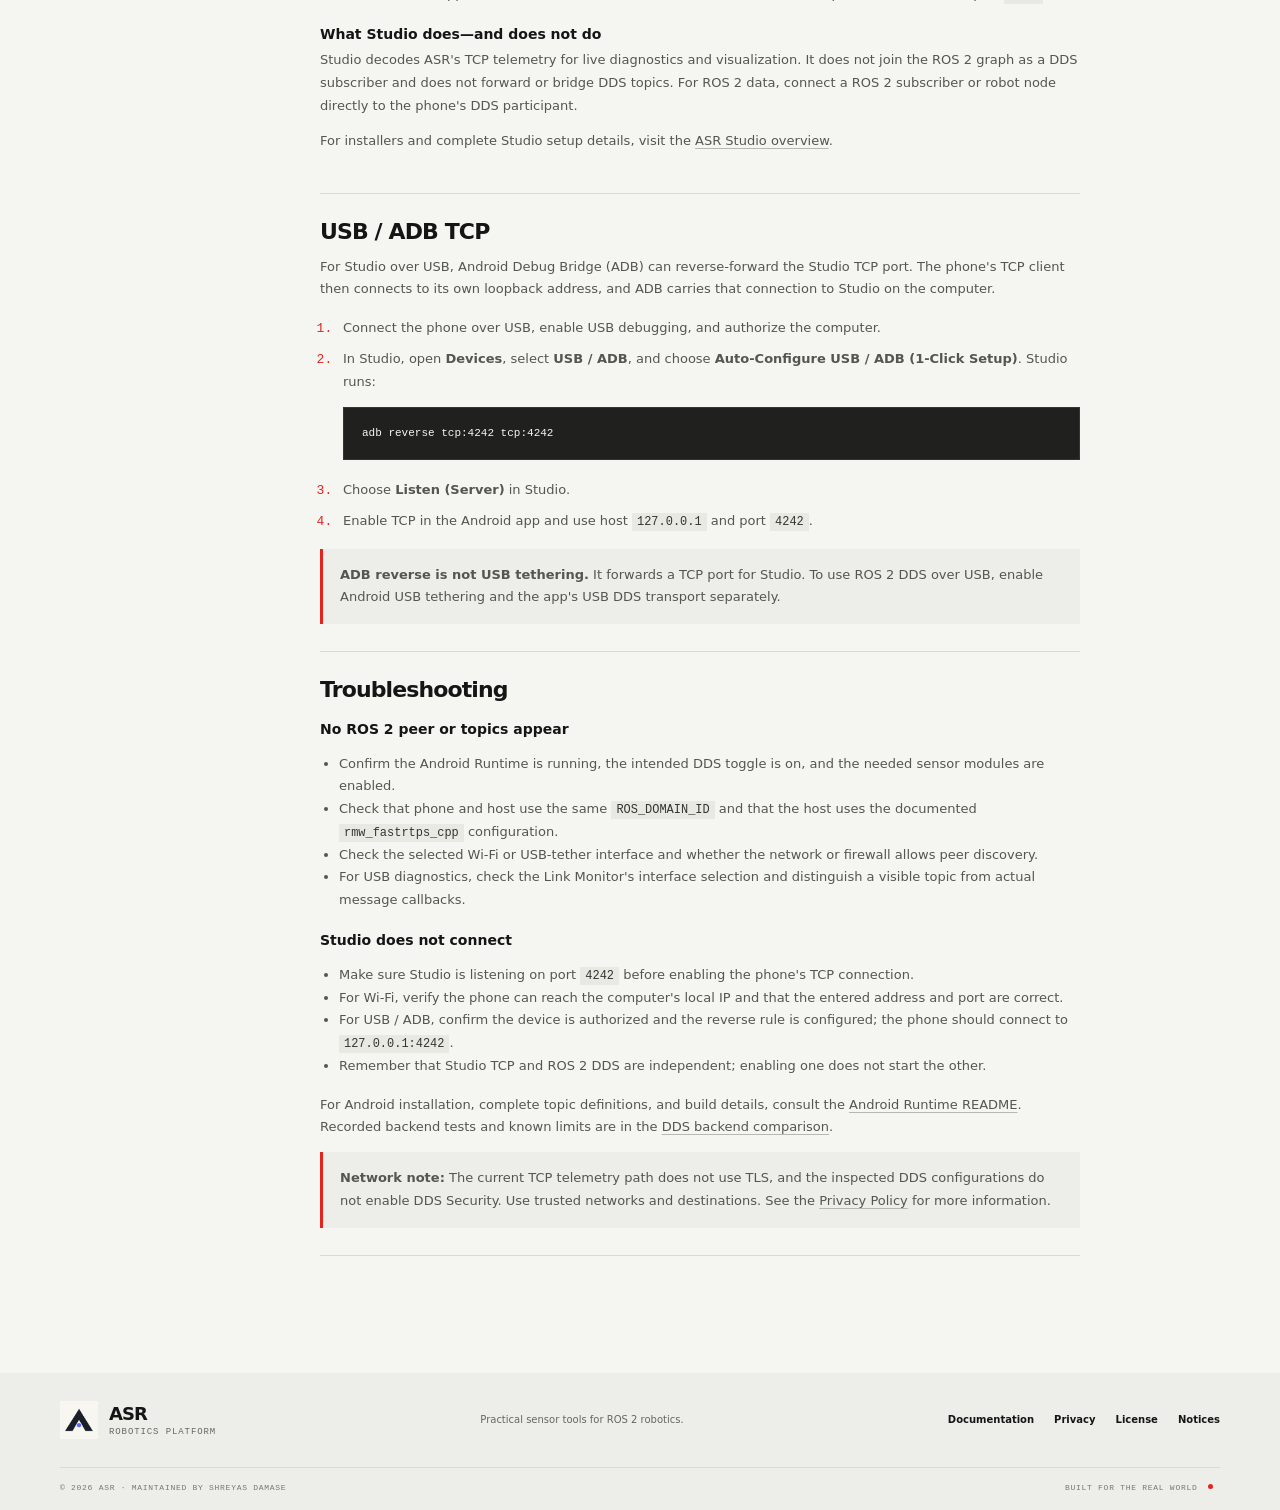
==== commit 3b9982bd: "ui: use ROS 2 terms for discovery status, document monitor as optional "Waiting Discovery" read as i" ====
--- a/website/docs.html
+++ b/website/docs.html
@@ -89,14 +89,14 @@
           <h2>View ROS 2 data in Foxglove</h2>
           <p>Foxglove connects to a <strong>Foxglove Bridge</strong> WebSocket. The ASR USB Link Monitor is a separate ROS 2 participant: it can activate discovery and report sensor flow, but it does not start the WebSocket server Foxglove needs.</p>
           <ol class="docs-steps">
-            <li>Start the ASR Android Runtime, enable USB tethering and USB DDS, and keep the USB Link Monitor running.</li>
+            <li>Start the ASR Android Runtime, enable USB tethering and USB DDS. The USB Link Monitor is optional.</li>
             <li>In a second terminal, use the same sourced ROS 2 environment, <code>ROS_DOMAIN_ID</code>, and host RMW as the monitor. Launch the bridge:
               <pre class="docs-code"><code>ros2 launch foxglove_bridge foxglove_bridge_launch.xml</code></pre>
             </li>
             <li>In Foxglove, choose <strong>Open a new connection → Foxglove WebSocket</strong> and enter <code>ws://localhost:8765</code> when Foxglove runs on that same computer.</li>
             <li>Check the Data source topic list. To confirm data flow, select a live topic such as <code>/asr_android_&lt;device-id&gt;/imu</code> or <code>/asr_android_&lt;device-id&gt;/camera/image/compressed</code>.</li>
           </ol>
-          <div class="docs-callout"><p><strong>Two processes are needed:</strong> the USB Link Monitor observes DDS over the selected tether interface; Foxglove Bridge exposes the ROS 2 graph over WebSocket. If the bridge launch reports that <code>foxglove_bridge</code> is unavailable, build or install that ROS package in the sourced host environment first. See the <a href="https://docs.foxglove.dev/docs/getting-started/frameworks/ros2" target="_blank" rel="noopener noreferrer">Foxglove ROS 2 guide</a>.</p></div>
+          <div class="docs-callout"><p><strong>Foxglove Bridge is the only process needed:</strong> it exposes the ROS 2 graph over WebSocket. If the bridge launch reports that <code>foxglove_bridge</code> is unavailable, build or install that ROS package in the sourced host environment first. See the <a href="https://docs.foxglove.dev/docs/getting-started/frameworks/ros2" target="_blank" rel="noopener noreferrer">Foxglove ROS 2 guide</a>.</p></div>
         </section>
 
         <section id="wifi-dds">
--- a/website/styles.css
+++ b/website/styles.css
@@ -109,10 +109,15 @@
 .about-section { padding-block: 78px 84px; background: #e9e9e4; }
 .about-inner { display: grid; grid-template-columns: 1fr .78fr; align-items: start; gap: 55px; }
 .about-inner h2 { font-size: clamp(38px, 4.5vw, 54px); }
+.about-visual { height: 250px; margin: 25px 0 0; overflow: hidden; border: 1px solid var(--line); background: var(--soft); }
+.about-visual img { display: block; width: 100%; height: 100%; object-fit: cover; object-position: 72% 48%; }
 .about-copy { padding-top: 5px; }
 .about-copy p { color: #555650; font-size: 14px; line-height: 1.75; }
 .about-copy p strong { color: var(--ink); }
-.about-copy .text-link { display: inline-block; margin-top: 5px; }
+.about-actions { display: flex; align-items: center; gap: 10px; margin-top: 20px; flex-wrap: wrap; }
+.about-actions .button { min-height: 44px; }
+.about-actions .button-dark { color: #fff; }
+.about-actions .button-dark span { color: var(--red); }
 .support-section { padding-block: 70px; }
 .support-card { min-height: 310px; display: flex; align-items: center; justify-content: space-between; gap: 35px; padding: 36px 42px; color: #fff; background: var(--ink); }
 .support-copy { max-width: 540px; }
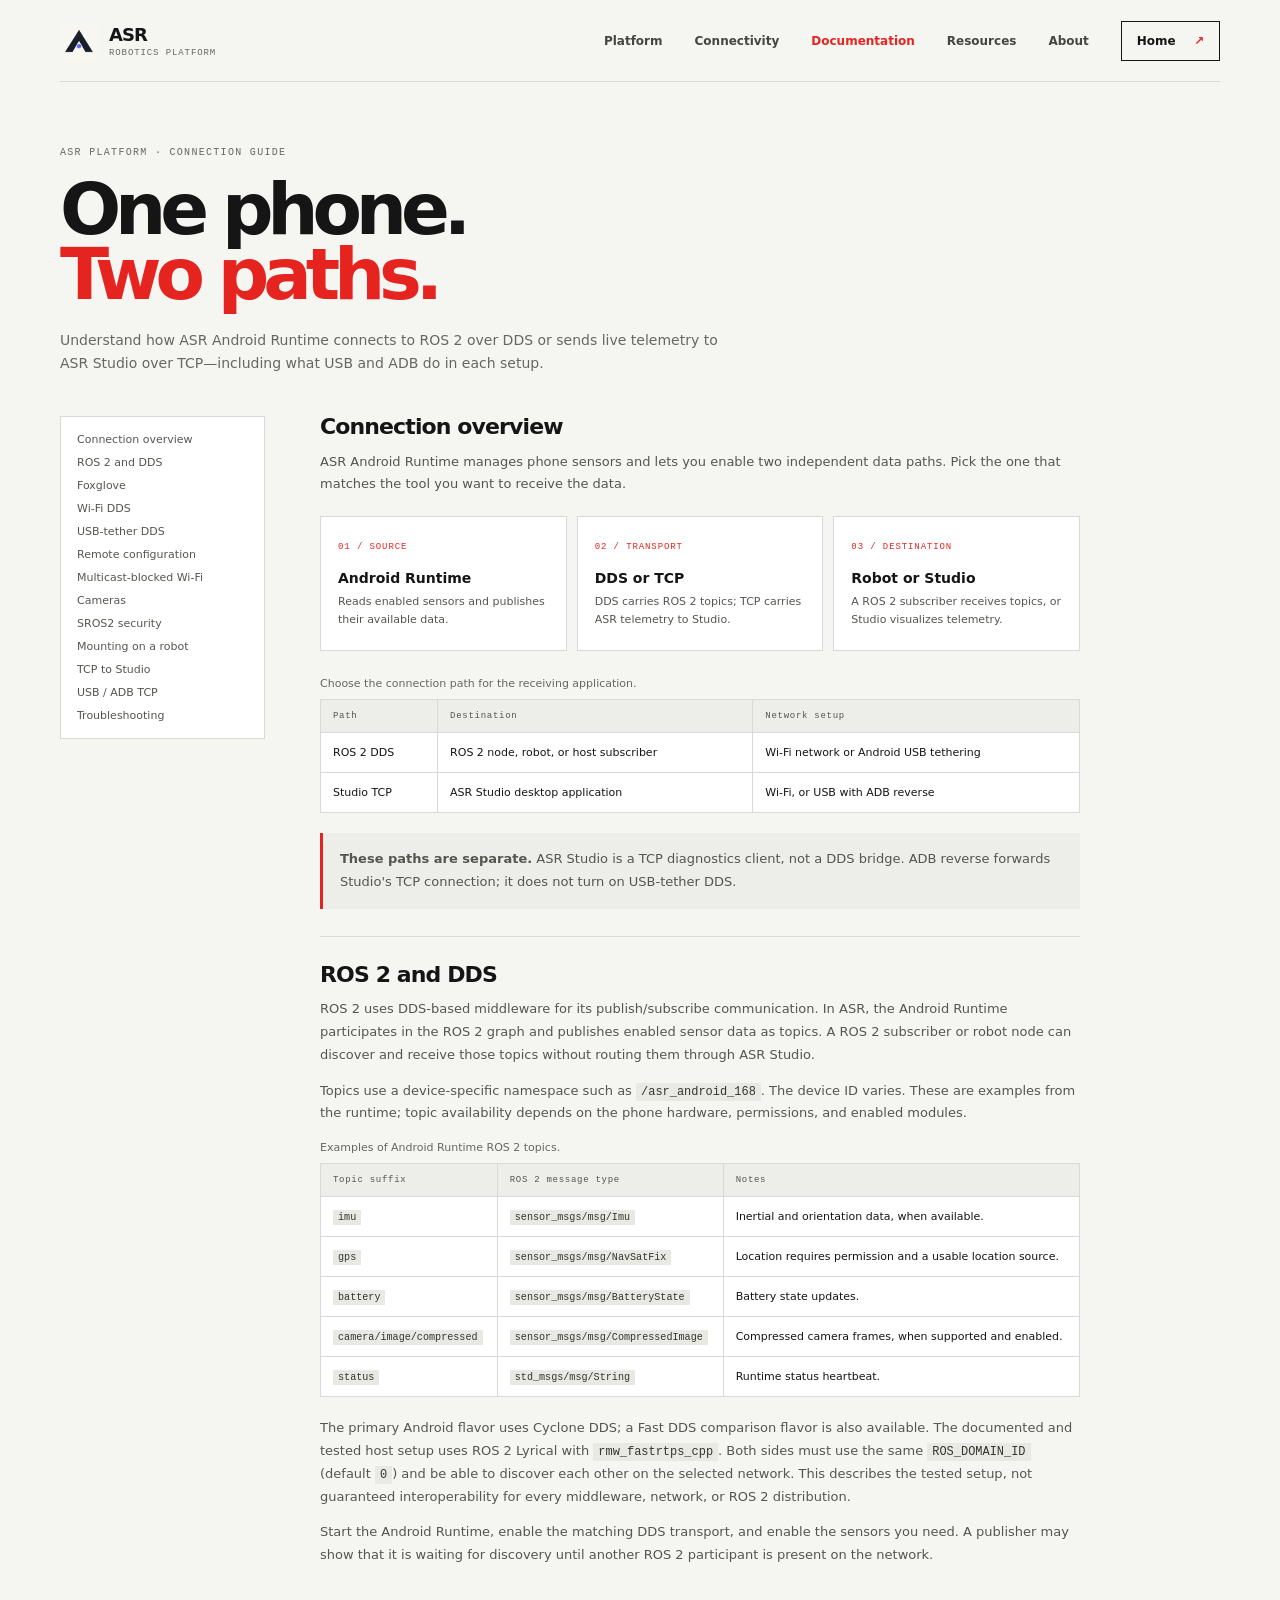
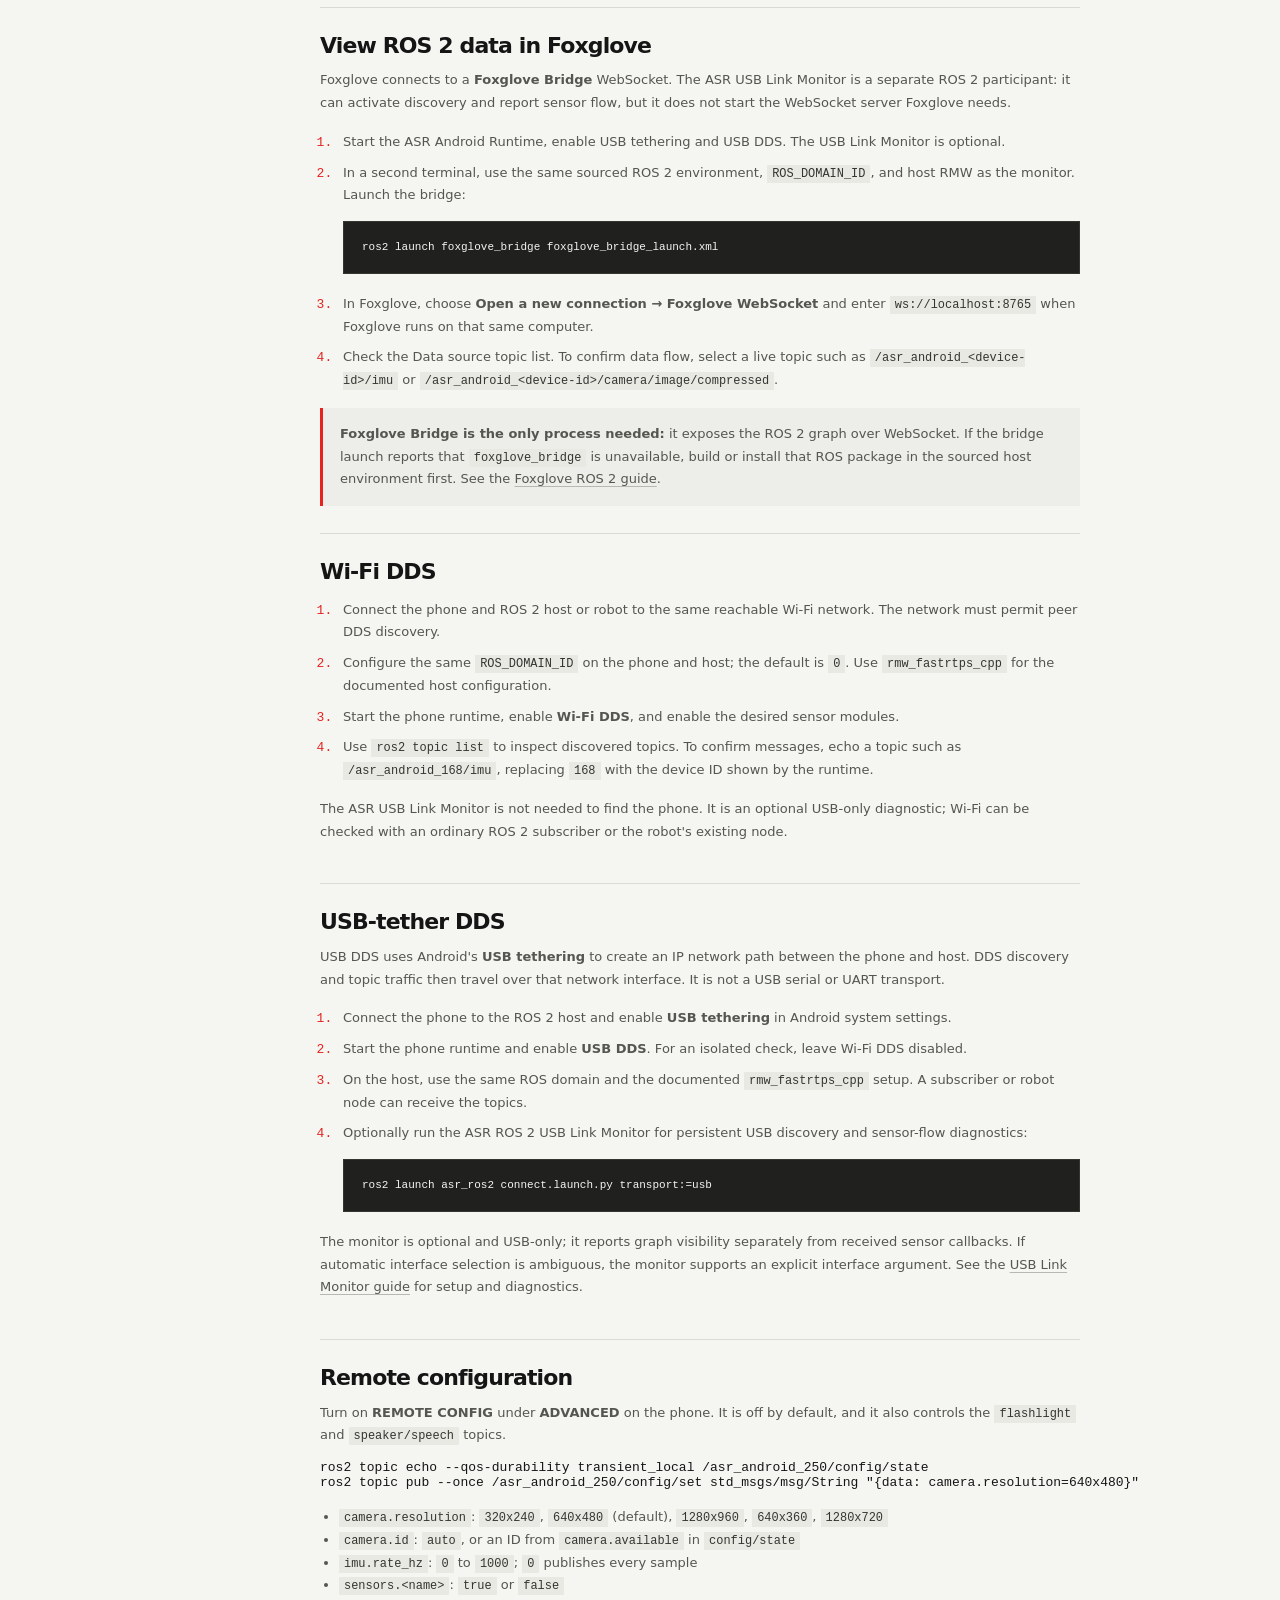
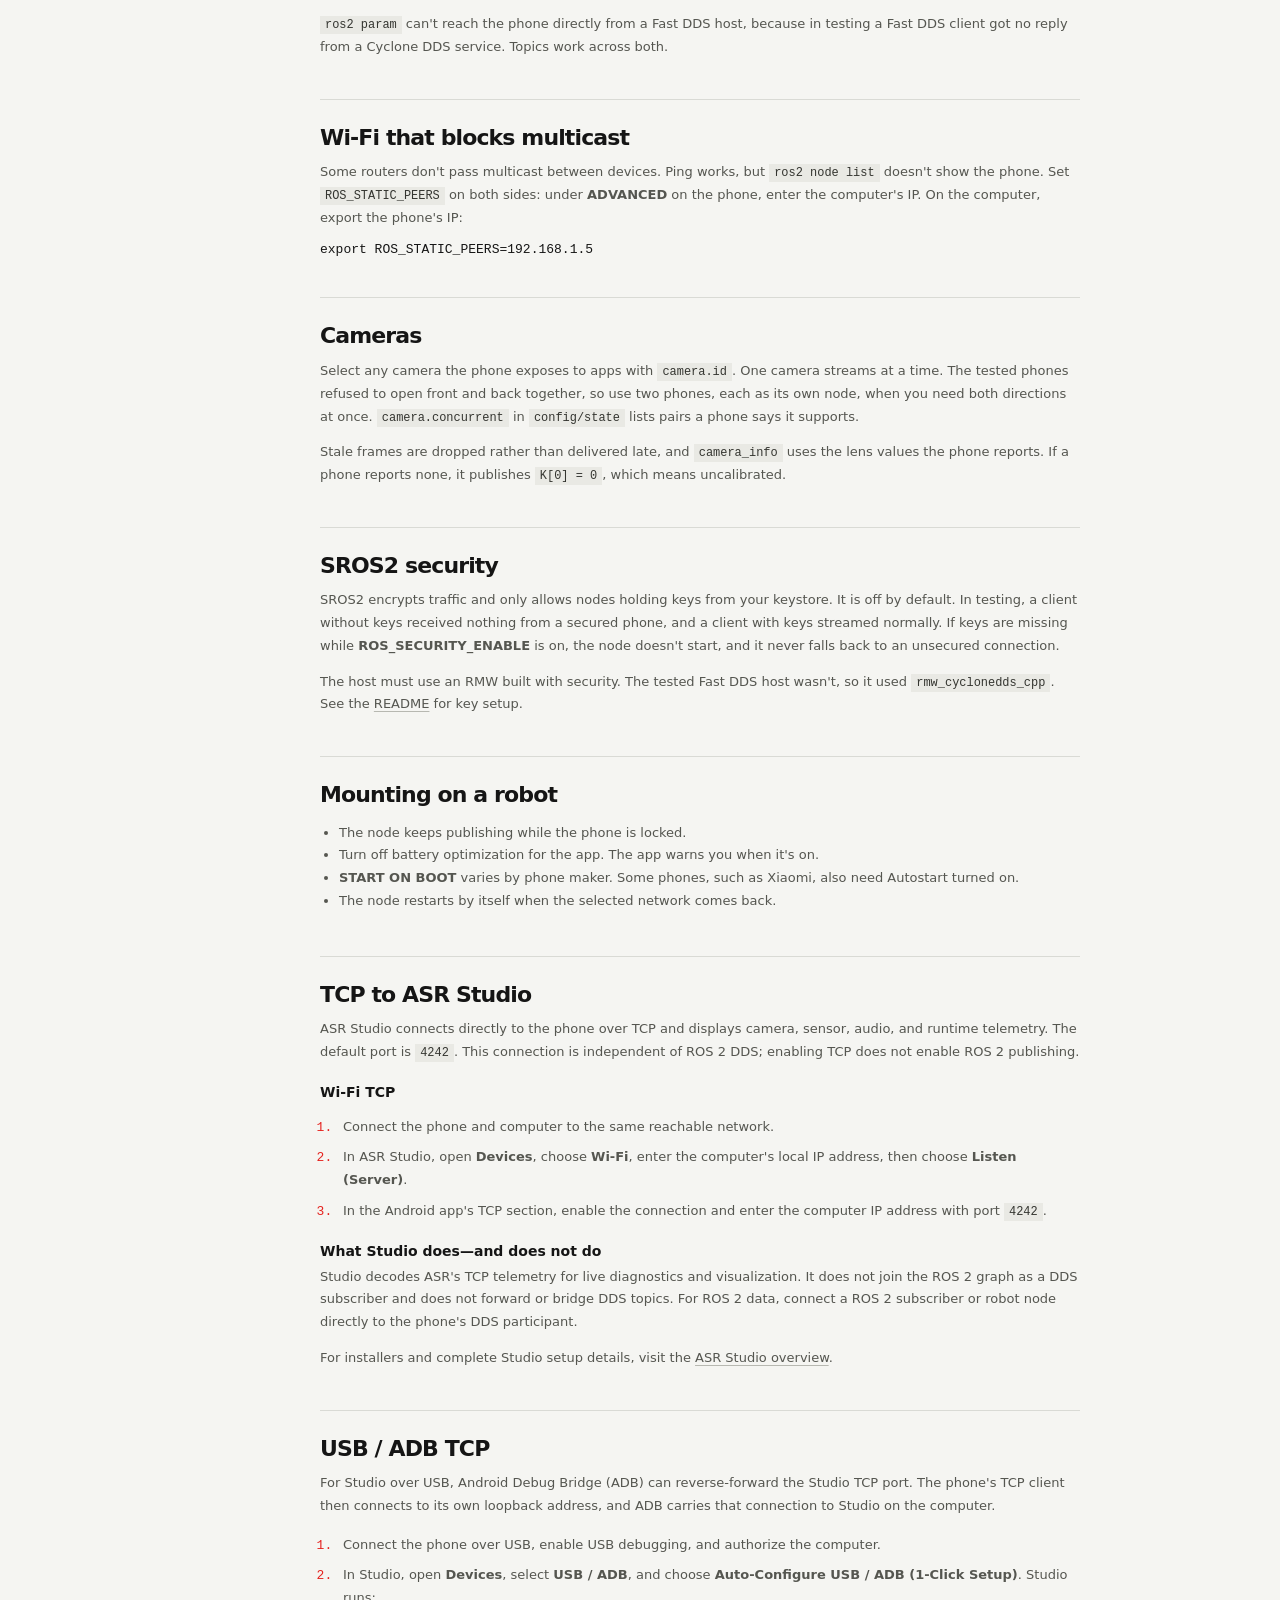
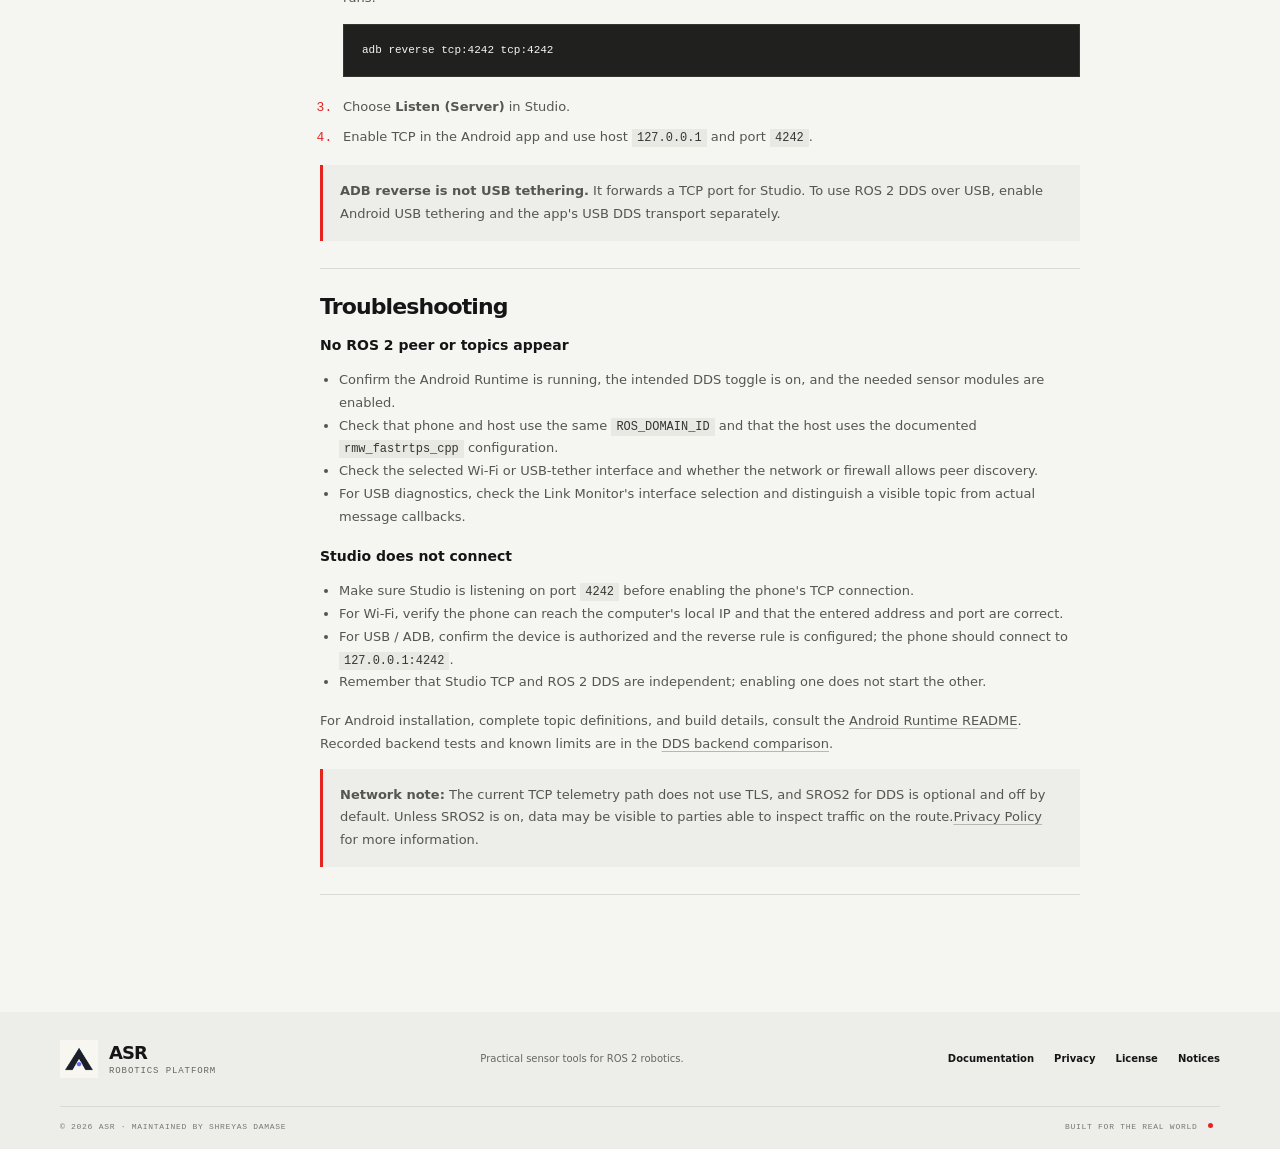
==== commit 2da52cf8: "docs: document robot features, update policy text and remove planning files Document remote config, " ====
--- a/website/docs.html
+++ b/website/docs.html
@@ -37,6 +37,11 @@
         <a href="#foxglove">Foxglove</a>
         <a href="#wifi-dds">Wi-Fi DDS</a>
         <a href="#usb-dds">USB-tether DDS</a>
+        <a href="#remote-config">Remote configuration</a>
+        <a href="#static-peers">Multicast-blocked Wi-Fi</a>
+        <a href="#cameras">Cameras</a>
+        <a href="#sros2">SROS2 security</a>
+        <a href="#robot-mount">Mounting on a robot</a>
         <a href="#studio-tcp">TCP to Studio</a>
         <a href="#adb-tcp">USB / ADB TCP</a>
         <a href="#troubleshooting">Troubleshooting</a>
@@ -107,7 +112,7 @@
             <li>Start the phone runtime, enable <strong>Wi-Fi DDS</strong>, and enable the desired sensor modules.</li>
             <li>Use <code>ros2 topic list</code> to inspect discovered topics. To confirm messages, echo a topic such as <code>/asr_android_168/imu</code>, replacing <code>168</code> with the device ID shown by the runtime.</li>
           </ol>
-          <p>The ASR USB Link Monitor is not needed for Wi-Fi DDS. It is a USB-only diagnostic; Wi-Fi can be checked with an ordinary ROS 2 subscriber or the robot's existing node.</p>
+          <p>The ASR USB Link Monitor is not needed to find the phone. It is an optional USB-only diagnostic; Wi-Fi can be checked with an ordinary ROS 2 subscriber or the robot's existing node.</p>
         </section>
 
         <section id="usb-dds">
@@ -124,6 +129,48 @@
           <p>The monitor is optional and USB-only; it reports graph visibility separately from received sensor callbacks. If automatic interface selection is ambiguous, the monitor supports an explicit interface argument. See the <a href="https://github.com/ShreyasDamase/asr-ros2-link-monitor#readme" target="_blank" rel="noopener noreferrer">USB Link Monitor guide</a> for setup and diagnostics.</p>
         </section>
 
+        <section id="remote-config">
+          <h2>Remote configuration</h2>
+          <p>Turn on <strong>REMOTE CONFIG</strong> under <strong>ADVANCED</strong> on the phone. It is off by default, and it also controls the <code>flashlight</code> and <code>speaker/speech</code> topics.</p>
+          <pre><code>ros2 topic echo --qos-durability transient_local /asr_android_250/config/state
+ros2 topic pub --once /asr_android_250/config/set std_msgs/msg/String "{data: camera.resolution=640x480}"</code></pre>
+          <ul>
+            <li><code>camera.resolution</code>: <code>320x240</code>, <code>640x480</code> (default), <code>1280x960</code>, <code>640x360</code>, <code>1280x720</code></li>
+            <li><code>camera.id</code>: <code>auto</code>, or an ID from <code>camera.available</code> in <code>config/state</code></li>
+            <li><code>imu.rate_hz</code>: <code>0</code> to <code>1000</code>; <code>0</code> publishes every sample</li>
+            <li><code>sensors.&lt;name&gt;</code>: <code>true</code> or <code>false</code></li>
+          </ul>
+          <p><code>ros2 param</code> can't reach the phone directly from a Fast DDS host, because in testing a Fast DDS client got no reply from a Cyclone DDS service. Topics work across both.</p>
+        </section>
+
+        <section id="static-peers">
+          <h2>Wi-Fi that blocks multicast</h2>
+          <p>Some routers don't pass multicast between devices. Ping works, but <code>ros2 node list</code> doesn't show the phone. Set <code>ROS_STATIC_PEERS</code> on both sides: under <strong>ADVANCED</strong> on the phone, enter the computer's IP. On the computer, export the phone's IP:</p>
+          <pre><code>export ROS_STATIC_PEERS=192.168.1.5</code></pre>
+        </section>
+
+        <section id="cameras">
+          <h2>Cameras</h2>
+          <p>Select any camera the phone exposes to apps with <code>camera.id</code>. One camera streams at a time. The tested phones refused to open front and back together, so use two phones, each as its own node, when you need both directions at once. <code>camera.concurrent</code> in <code>config/state</code> lists pairs a phone says it supports.</p>
+          <p>Stale frames are dropped rather than delivered late, and <code>camera_info</code> uses the lens values the phone reports. If a phone reports none, it publishes <code>K[0] = 0</code>, which means uncalibrated.</p>
+        </section>
+
+        <section id="sros2">
+          <h2>SROS2 security</h2>
+          <p>SROS2 encrypts traffic and only allows nodes holding keys from your keystore. It is off by default. In testing, a client without keys received nothing from a secured phone, and a client with keys streamed normally. If keys are missing while <strong>ROS_SECURITY_ENABLE</strong> is on, the node doesn't start, and it never falls back to an unsecured connection.</p>
+          <p>The host must use an RMW built with security. The tested Fast DDS host wasn't, so it used <code>rmw_cyclonedds_cpp</code>. See the <a href="https://github.com/ShreyasDamase/asr-android-runtime#readme" target="_blank" rel="noopener noreferrer">README</a> for key setup.</p>
+        </section>
+
+        <section id="robot-mount">
+          <h2>Mounting on a robot</h2>
+          <ul>
+            <li>The node keeps publishing while the phone is locked.</li>
+            <li>Turn off battery optimization for the app. The app warns you when it's on.</li>
+            <li><strong>START ON BOOT</strong> varies by phone maker. Some phones, such as Xiaomi, also need Autostart turned on.</li>
+            <li>The node restarts by itself when the selected network comes back.</li>
+          </ul>
+        </section>
+
         <section id="studio-tcp">
           <h2>TCP to ASR Studio</h2>
           <p>ASR Studio connects directly to the phone over TCP and displays camera, sensor, audio, and runtime telemetry. The default port is <code>4242</code>. This connection is independent of ROS 2 DDS; enabling TCP does not enable ROS 2 publishing.</p>
@@ -171,7 +218,7 @@
             <li>Remember that Studio TCP and ROS 2 DDS are independent; enabling one does not start the other.</li>
           </ul>
           <p>For Android installation, complete topic definitions, and build details, consult the <a href="https://github.com/ShreyasDamase/asr-android-runtime#readme" target="_blank" rel="noopener noreferrer">Android Runtime README</a>. Recorded backend tests and known limits are in the <a href="https://github.com/ShreyasDamase/asr-android-runtime/blob/main/docs/android-dds-backend-comparison.md" target="_blank" rel="noopener noreferrer">DDS backend comparison</a>.</p>
-          <div class="docs-callout"><p><strong>Network note:</strong> The current TCP telemetry path does not use TLS, and the inspected DDS configurations do not enable DDS Security. Use trusted networks and destinations. See the <a href="privacy.html">Privacy Policy</a> for more information.</p></div>
+          <div class="docs-callout"><p><strong>Network note:</strong> The current TCP telemetry path does not use TLS, and SROS2 for DDS is optional and off by default. Unless SROS2 is on, data may be visible to parties able to inspect traffic on the route.<a href="privacy.html">Privacy Policy</a> for more information.</p></div>
         </section>
       </article>
     </div>
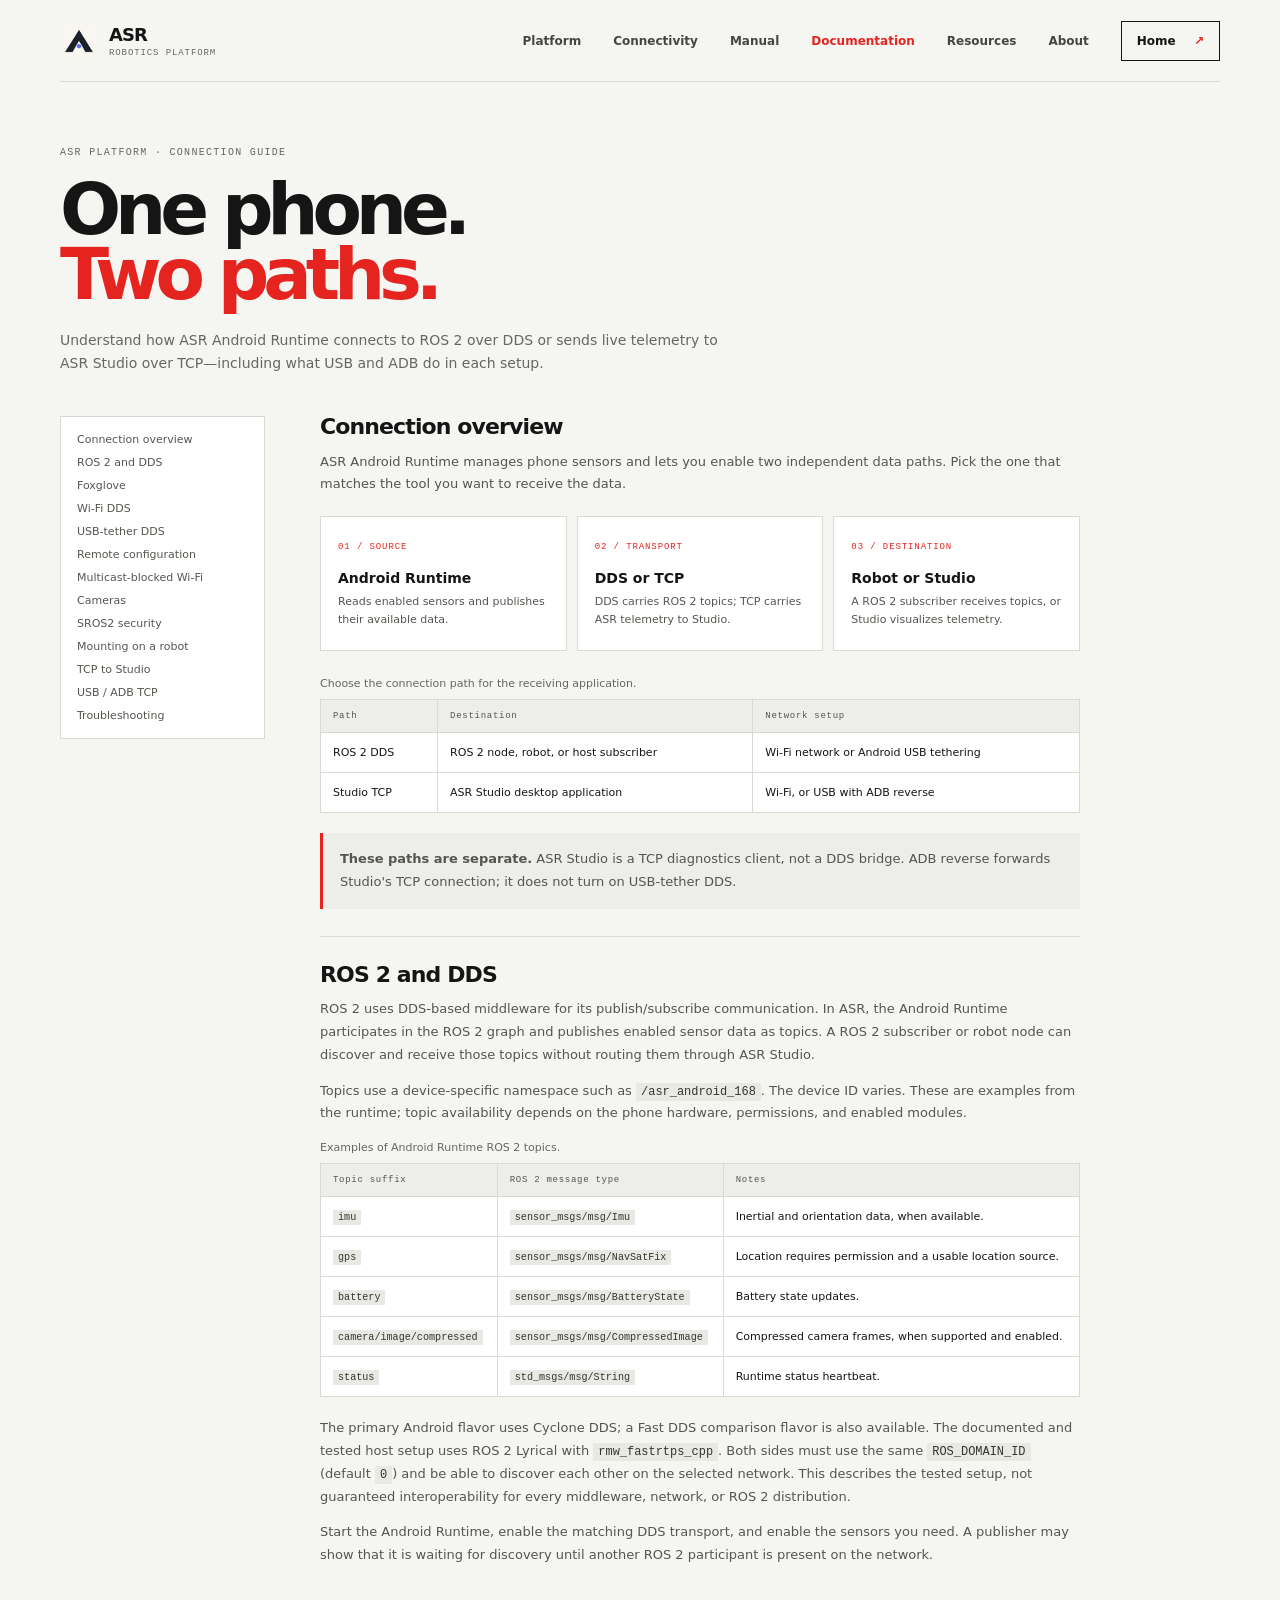
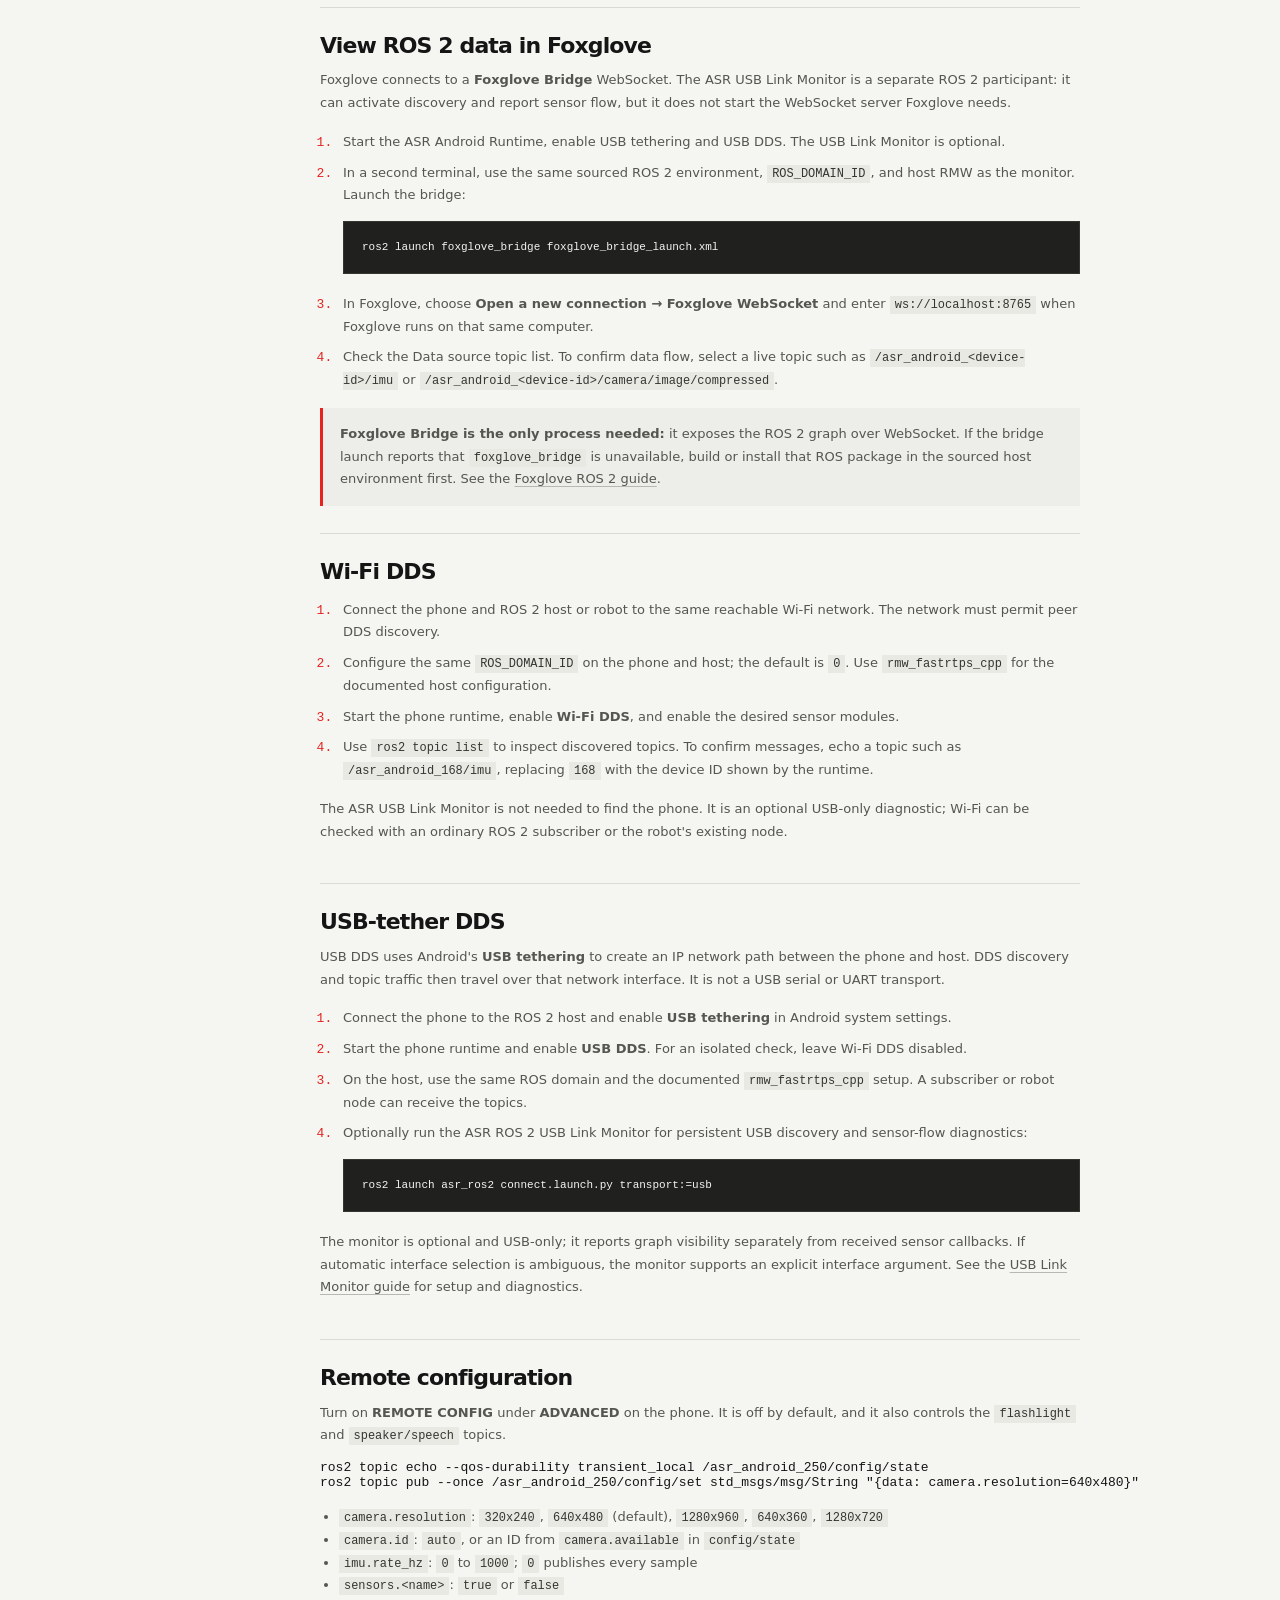
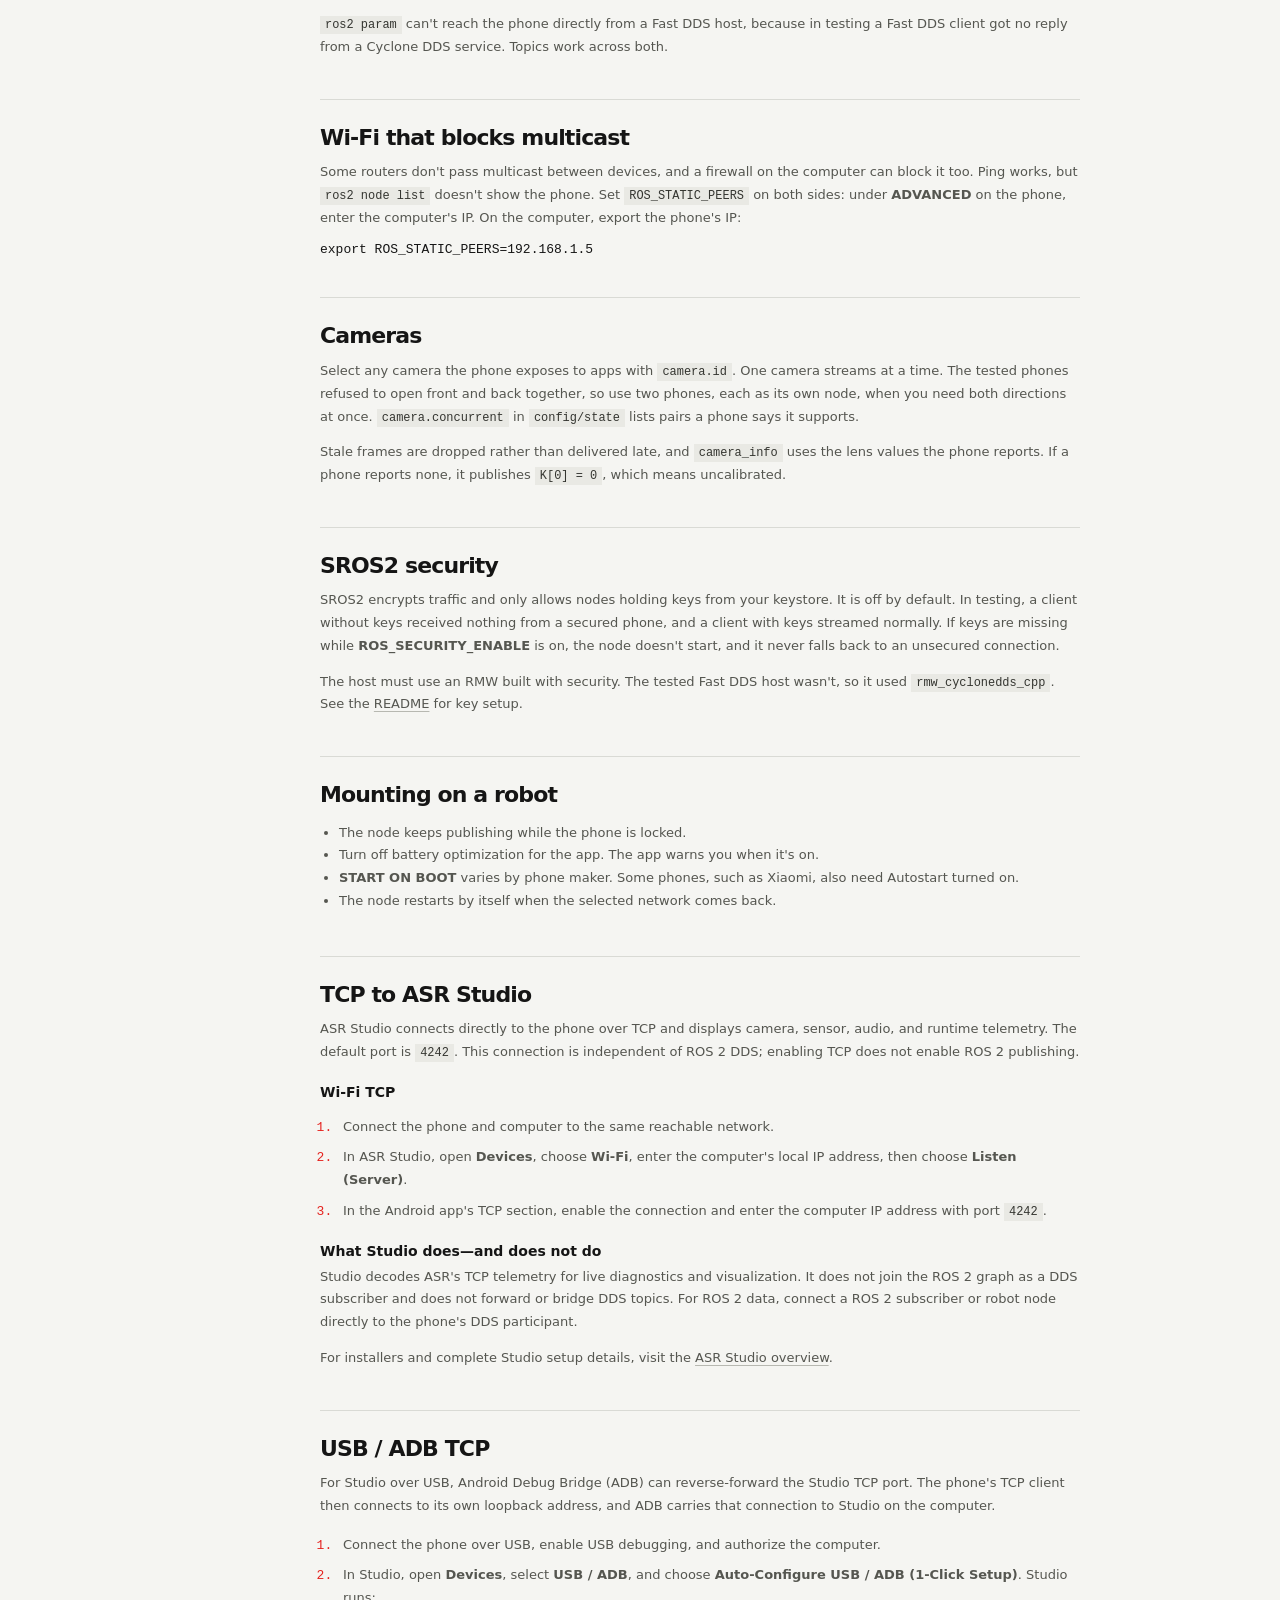
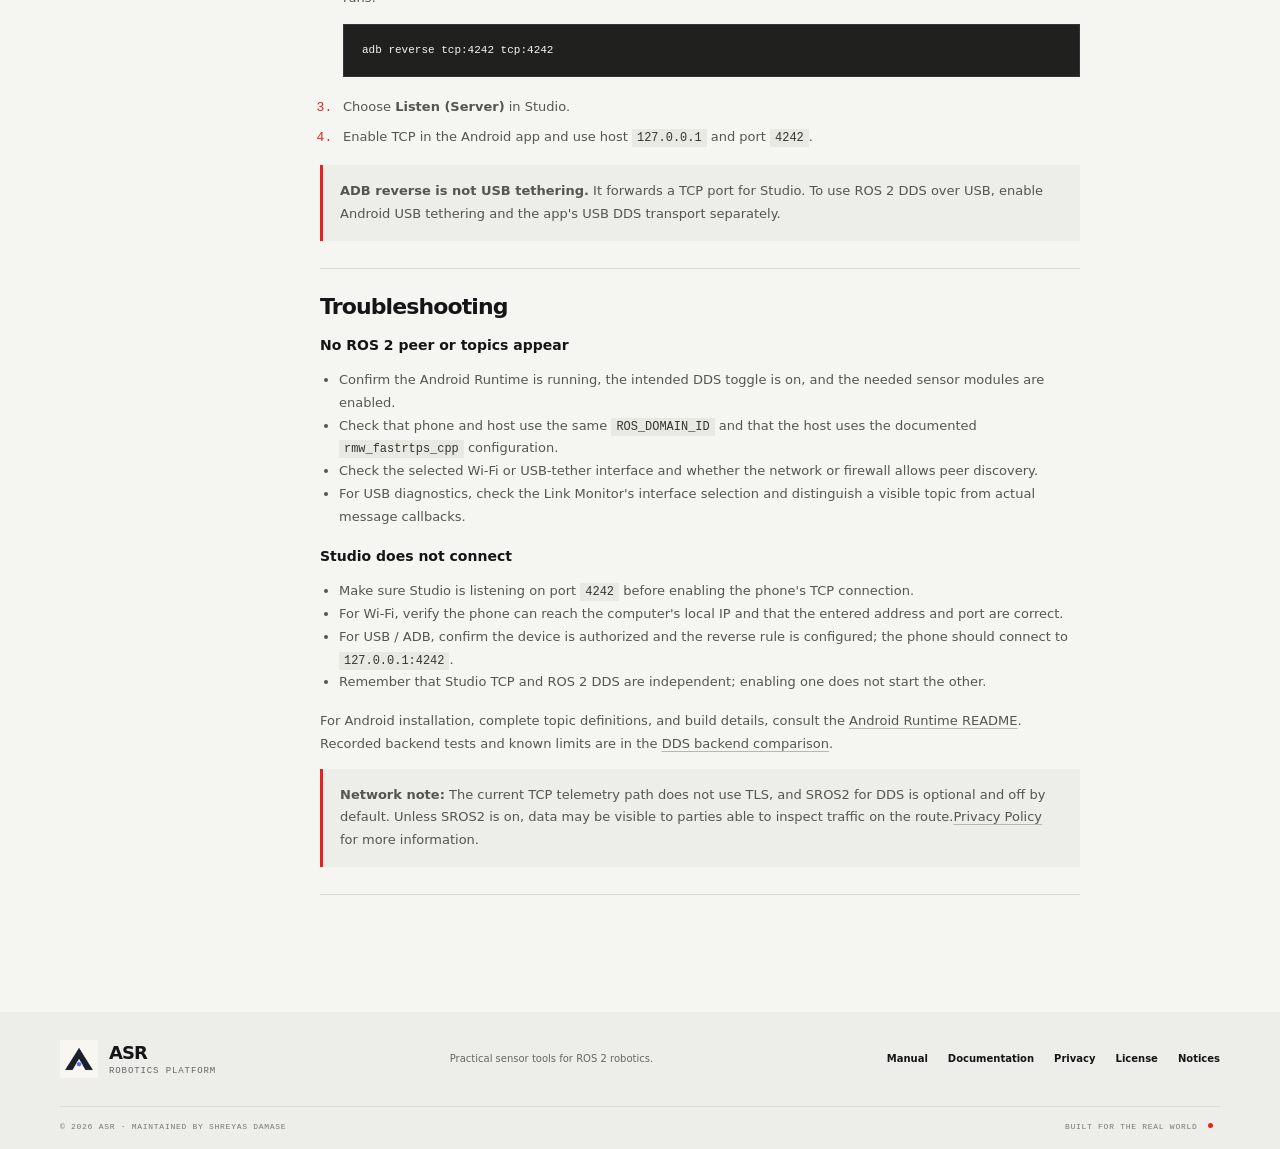
==== commit aa24af15: "docs: add an illustrated beginner manual to the website A step-by-step guide for people new to ROS 2" ====
--- a/website/docs.html
+++ b/website/docs.html
@@ -16,6 +16,7 @@
     <nav id="primary-nav" aria-label="Main navigation">
       <a href="index.html#platform">Platform</a>
       <a href="index.html#connect">Connectivity</a>
+      <a href="manual.html">Manual</a>
       <a href="docs.html" aria-current="page">Documentation</a>
       <a href="index.html#resources">Resources</a>
       <a href="index.html#about">About</a>
@@ -145,7 +146,7 @@
 
         <section id="static-peers">
           <h2>Wi-Fi that blocks multicast</h2>
-          <p>Some routers don't pass multicast between devices. Ping works, but <code>ros2 node list</code> doesn't show the phone. Set <code>ROS_STATIC_PEERS</code> on both sides: under <strong>ADVANCED</strong> on the phone, enter the computer's IP. On the computer, export the phone's IP:</p>
+          <p>Some routers don't pass multicast between devices, and a firewall on the computer can block it too. Ping works, but <code>ros2 node list</code> doesn't show the phone. Set <code>ROS_STATIC_PEERS</code> on both sides: under <strong>ADVANCED</strong> on the phone, enter the computer's IP. On the computer, export the phone's IP:</p>
           <pre><code>export ROS_STATIC_PEERS=192.168.1.5</code></pre>
         </section>
 
@@ -228,7 +229,7 @@
     <div class="wrap footer-main">
       <a class="brand" href="index.html"><img class="brand-icon" src="assets/asr-app-icon.png" alt=""><span>ASR <small>ROBOTICS PLATFORM</small></span></a>
       <p>Practical sensor tools for ROS 2 robotics.</p>
-      <div class="footer-links"><a href="docs.html">Documentation</a><a href="privacy.html">Privacy</a><a href="license.html">License</a><a href="notices.html">Notices</a></div>
+      <div class="footer-links"><a href="manual.html">Manual</a><a href="docs.html">Documentation</a><a href="privacy.html">Privacy</a><a href="license.html">License</a><a href="notices.html">Notices</a></div>
     </div>
     <div class="wrap footer-bottom"><span>© 2026 ASR · MAINTAINED BY SHREYAS DAMASE</span><span>BUILT FOR THE REAL WORLD <i class="red-dot"></i></span></div>
   </footer>
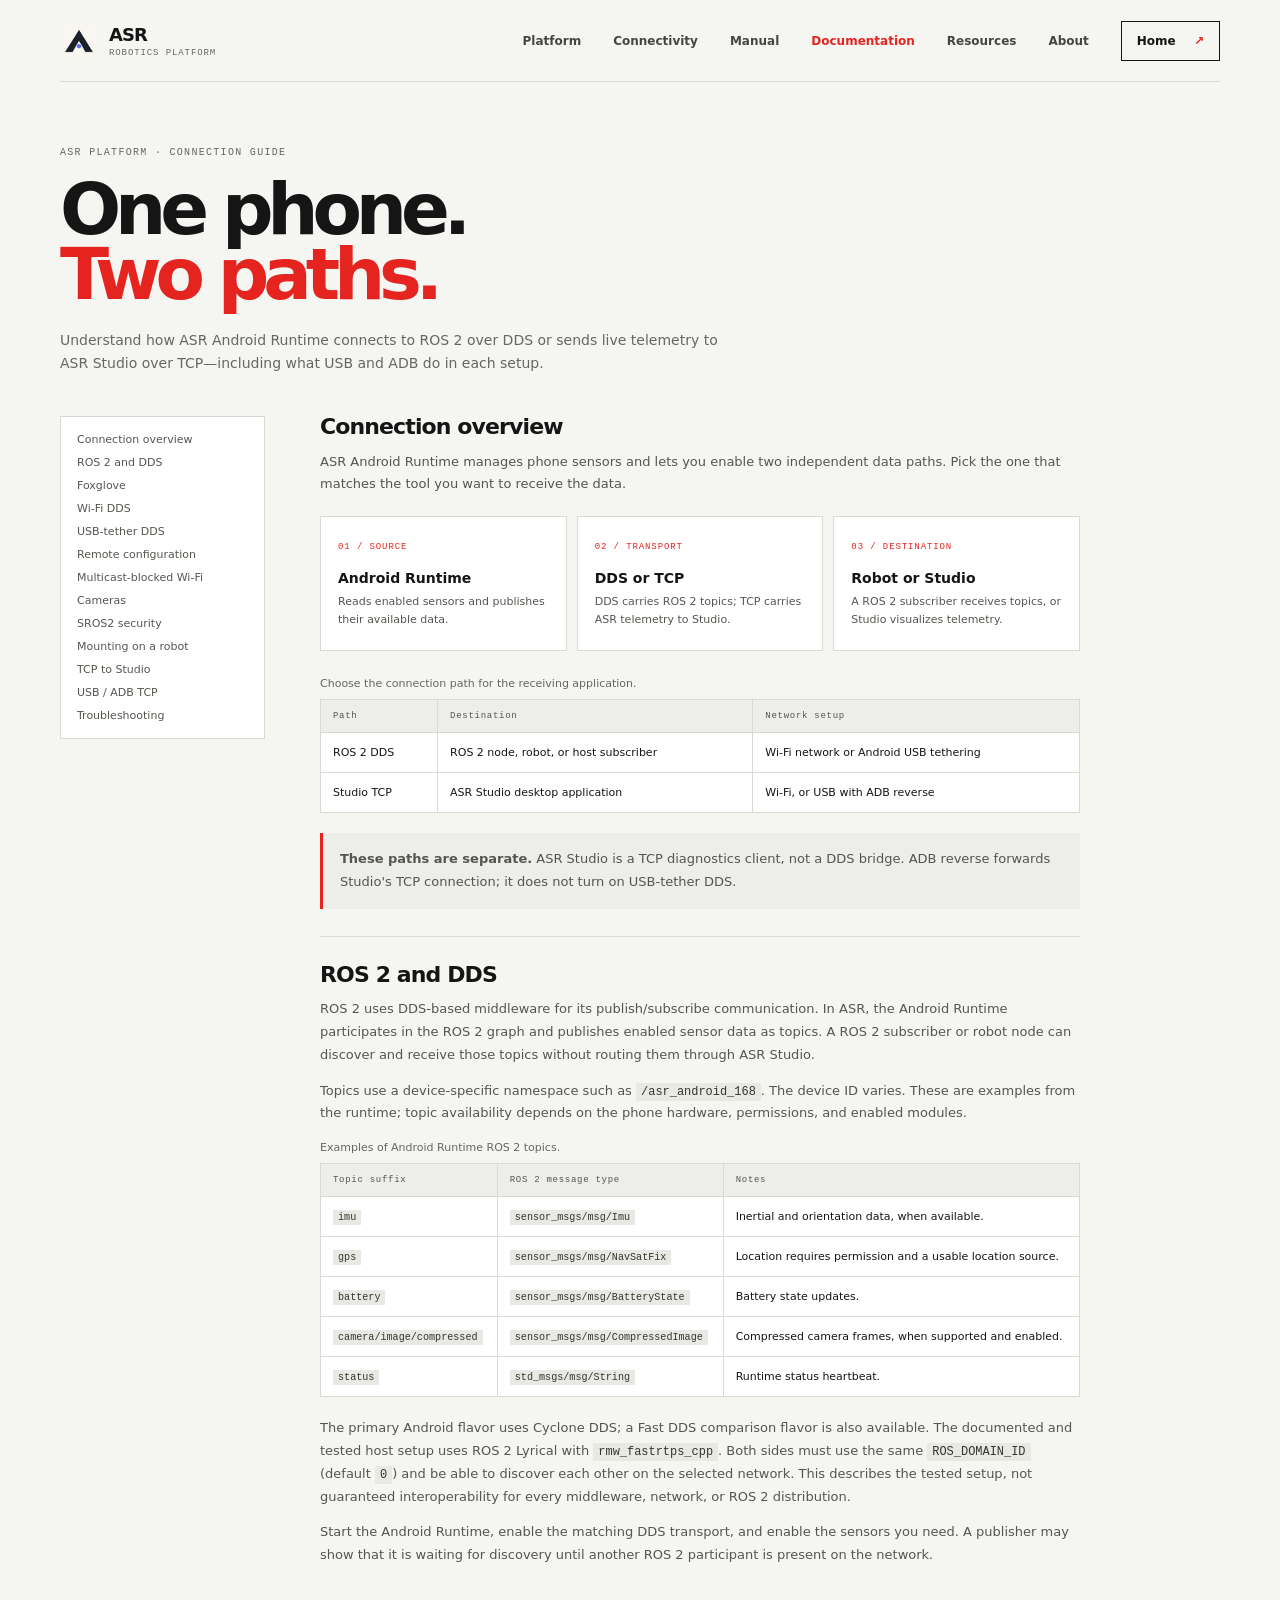
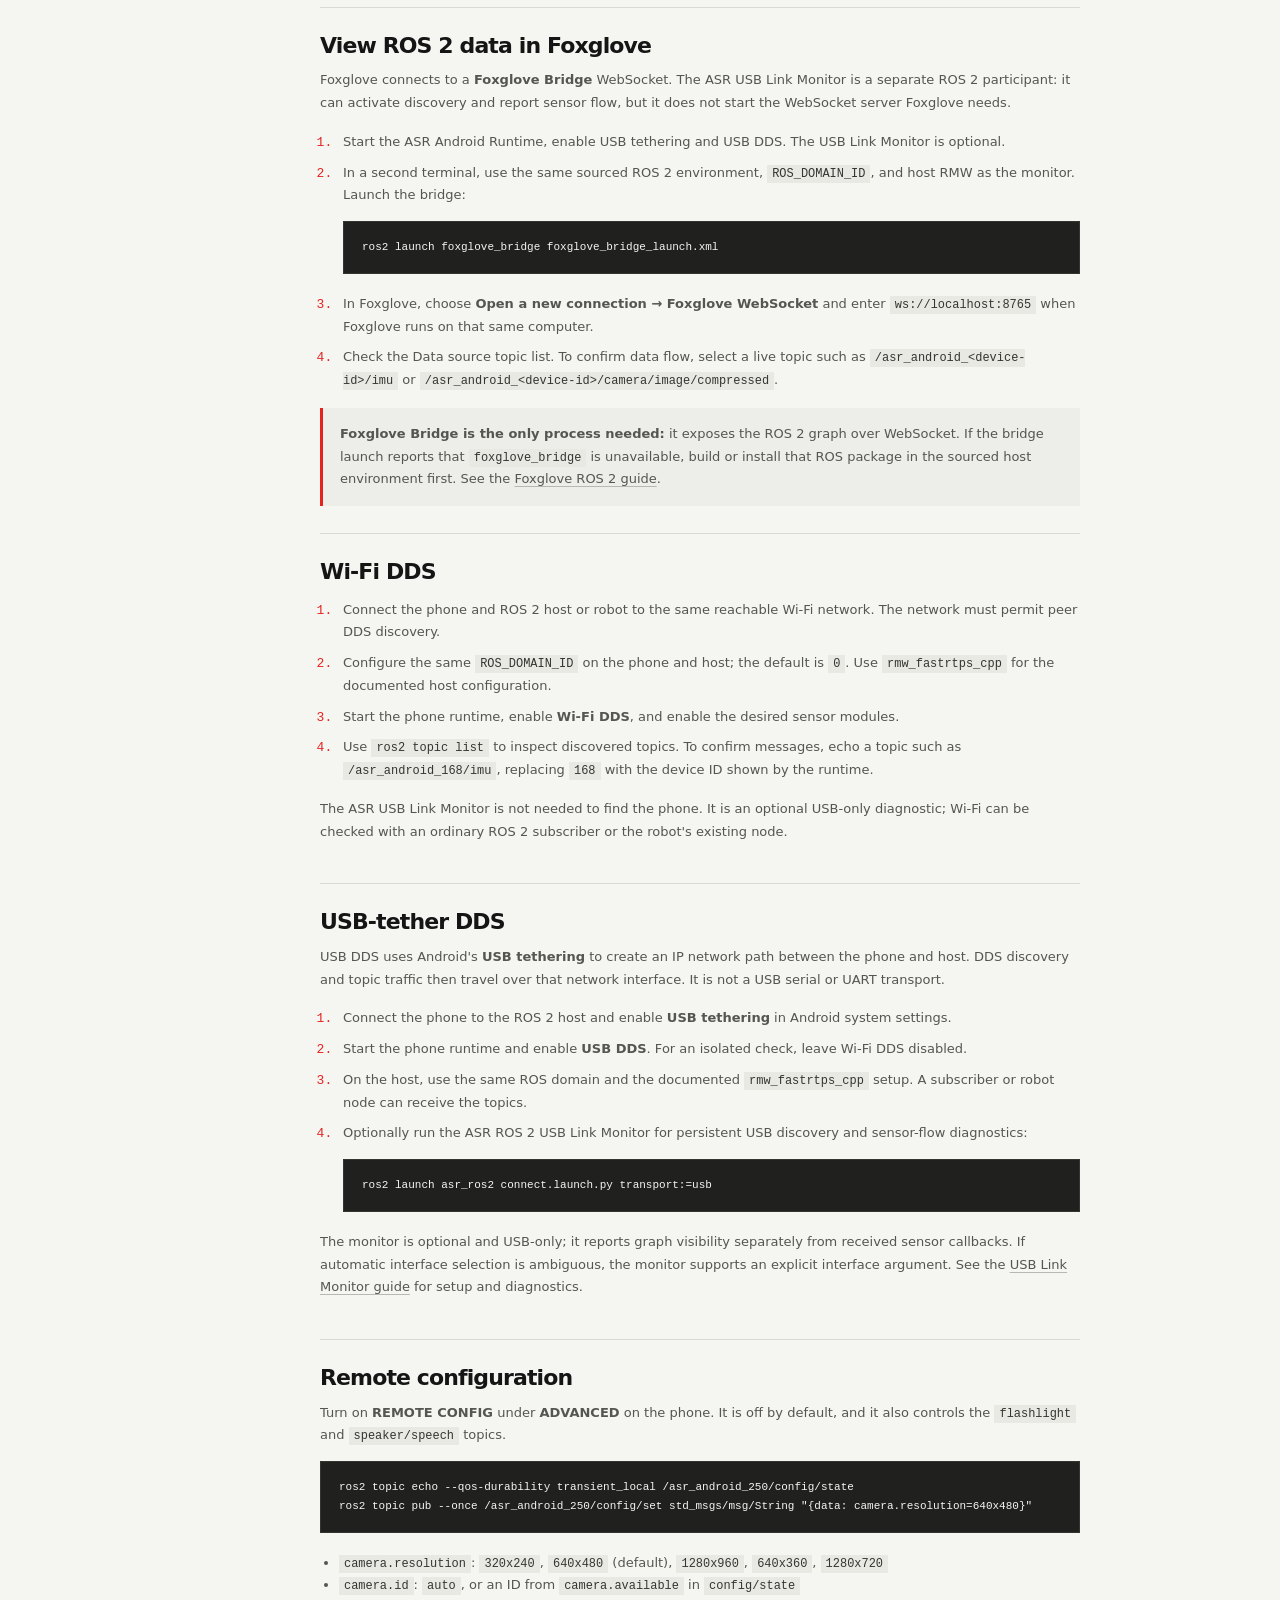
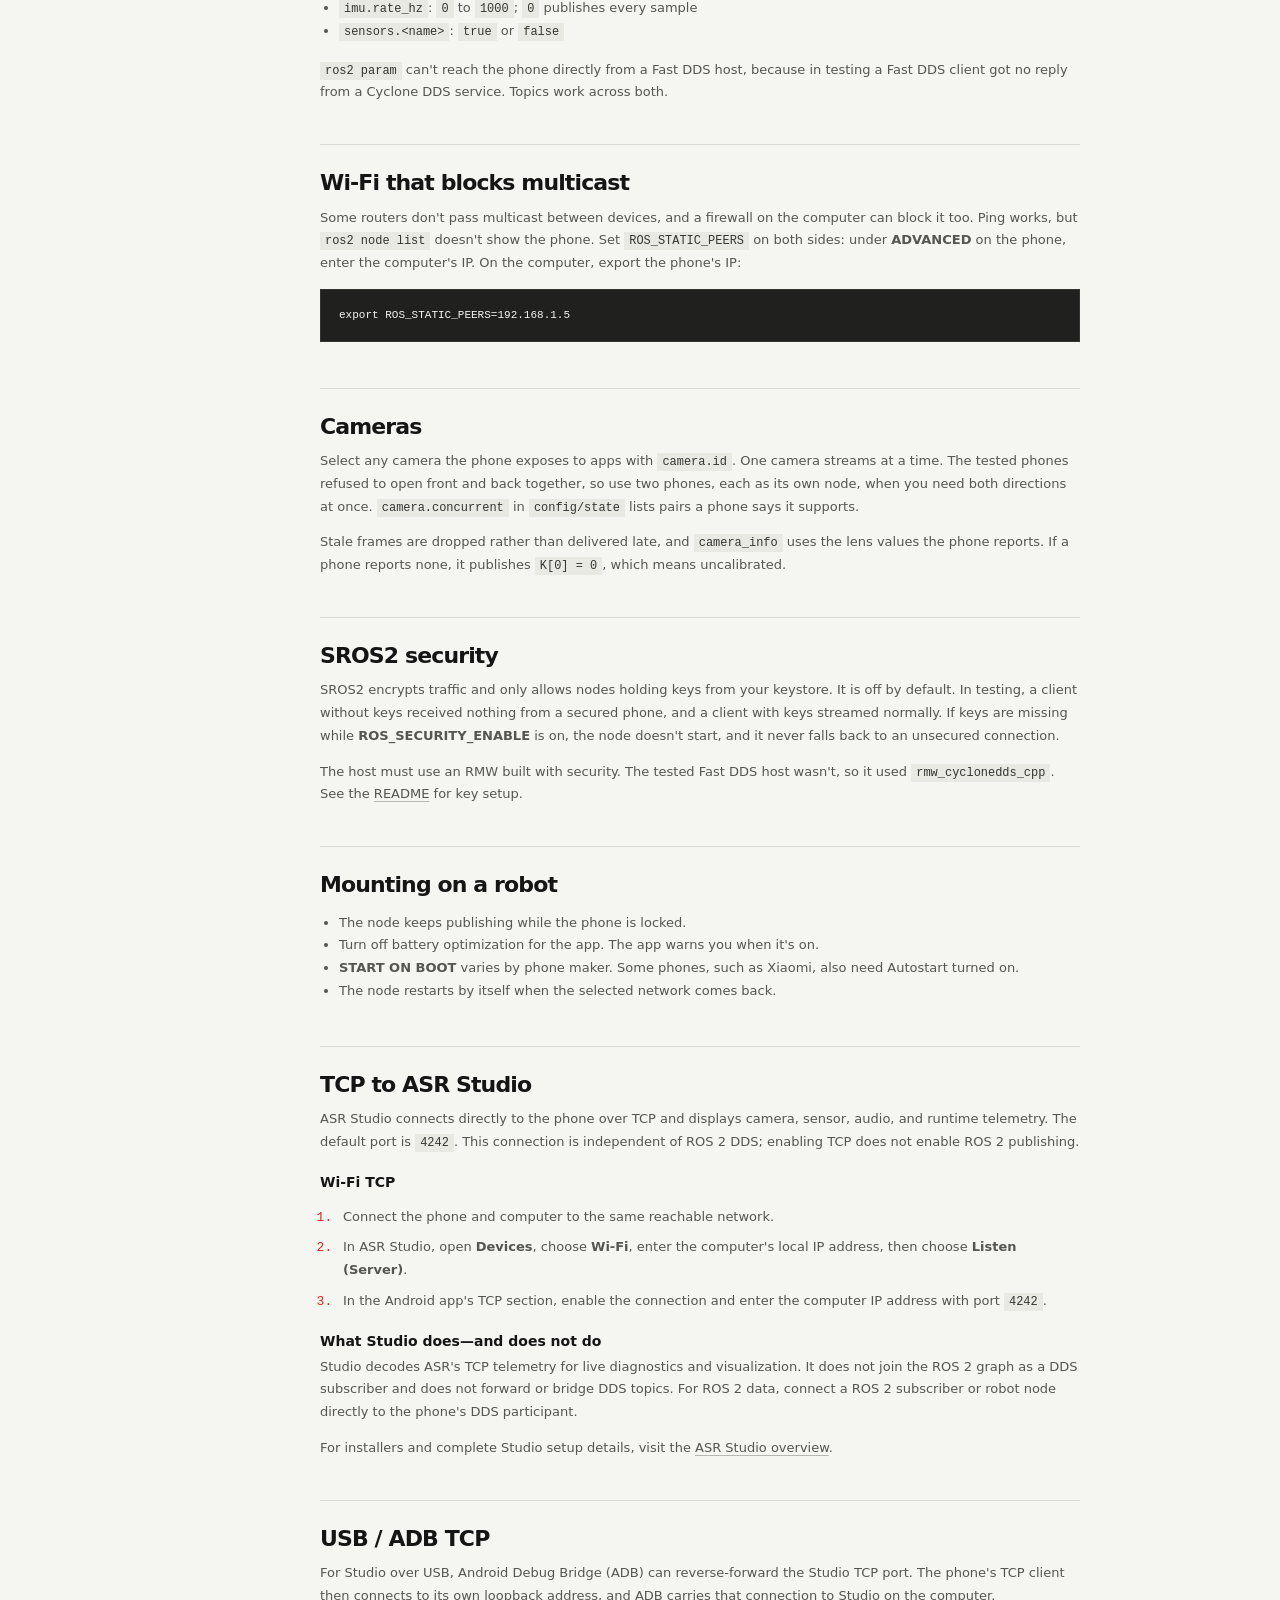
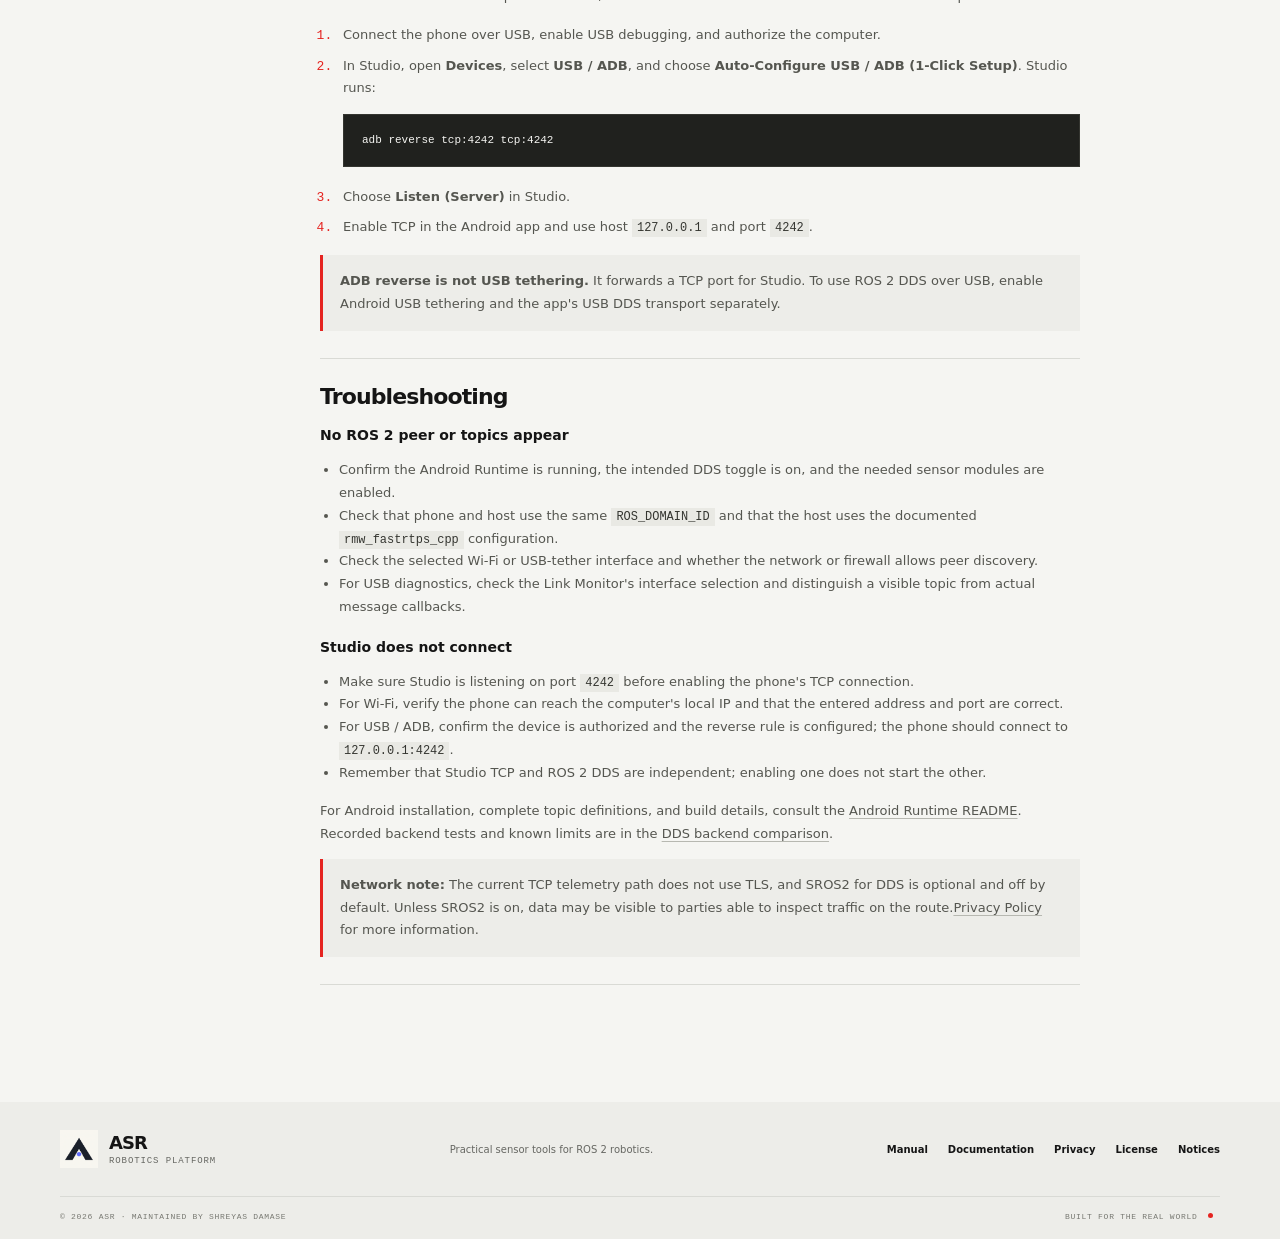
==== commit f41c7137: "fix(website): make code blocks readable and restyle the manual animation Inline code styling also ap" ====
--- a/website/docs.html
+++ b/website/docs.html
@@ -133,7 +133,7 @@
         <section id="remote-config">
           <h2>Remote configuration</h2>
           <p>Turn on <strong>REMOTE CONFIG</strong> under <strong>ADVANCED</strong> on the phone. It is off by default, and it also controls the <code>flashlight</code> and <code>speaker/speech</code> topics.</p>
-          <pre><code>ros2 topic echo --qos-durability transient_local /asr_android_250/config/state
+          <pre class="docs-code"><code>ros2 topic echo --qos-durability transient_local /asr_android_250/config/state
 ros2 topic pub --once /asr_android_250/config/set std_msgs/msg/String "{data: camera.resolution=640x480}"</code></pre>
           <ul>
             <li><code>camera.resolution</code>: <code>320x240</code>, <code>640x480</code> (default), <code>1280x960</code>, <code>640x360</code>, <code>1280x720</code></li>
@@ -147,7 +147,7 @@
         <section id="static-peers">
           <h2>Wi-Fi that blocks multicast</h2>
           <p>Some routers don't pass multicast between devices, and a firewall on the computer can block it too. Ping works, but <code>ros2 node list</code> doesn't show the phone. Set <code>ROS_STATIC_PEERS</code> on both sides: under <strong>ADVANCED</strong> on the phone, enter the computer's IP. On the computer, export the phone's IP:</p>
-          <pre><code>export ROS_STATIC_PEERS=192.168.1.5</code></pre>
+          <pre class="docs-code"><code>export ROS_STATIC_PEERS=192.168.1.5</code></pre>
         </section>
 
         <section id="cameras">
